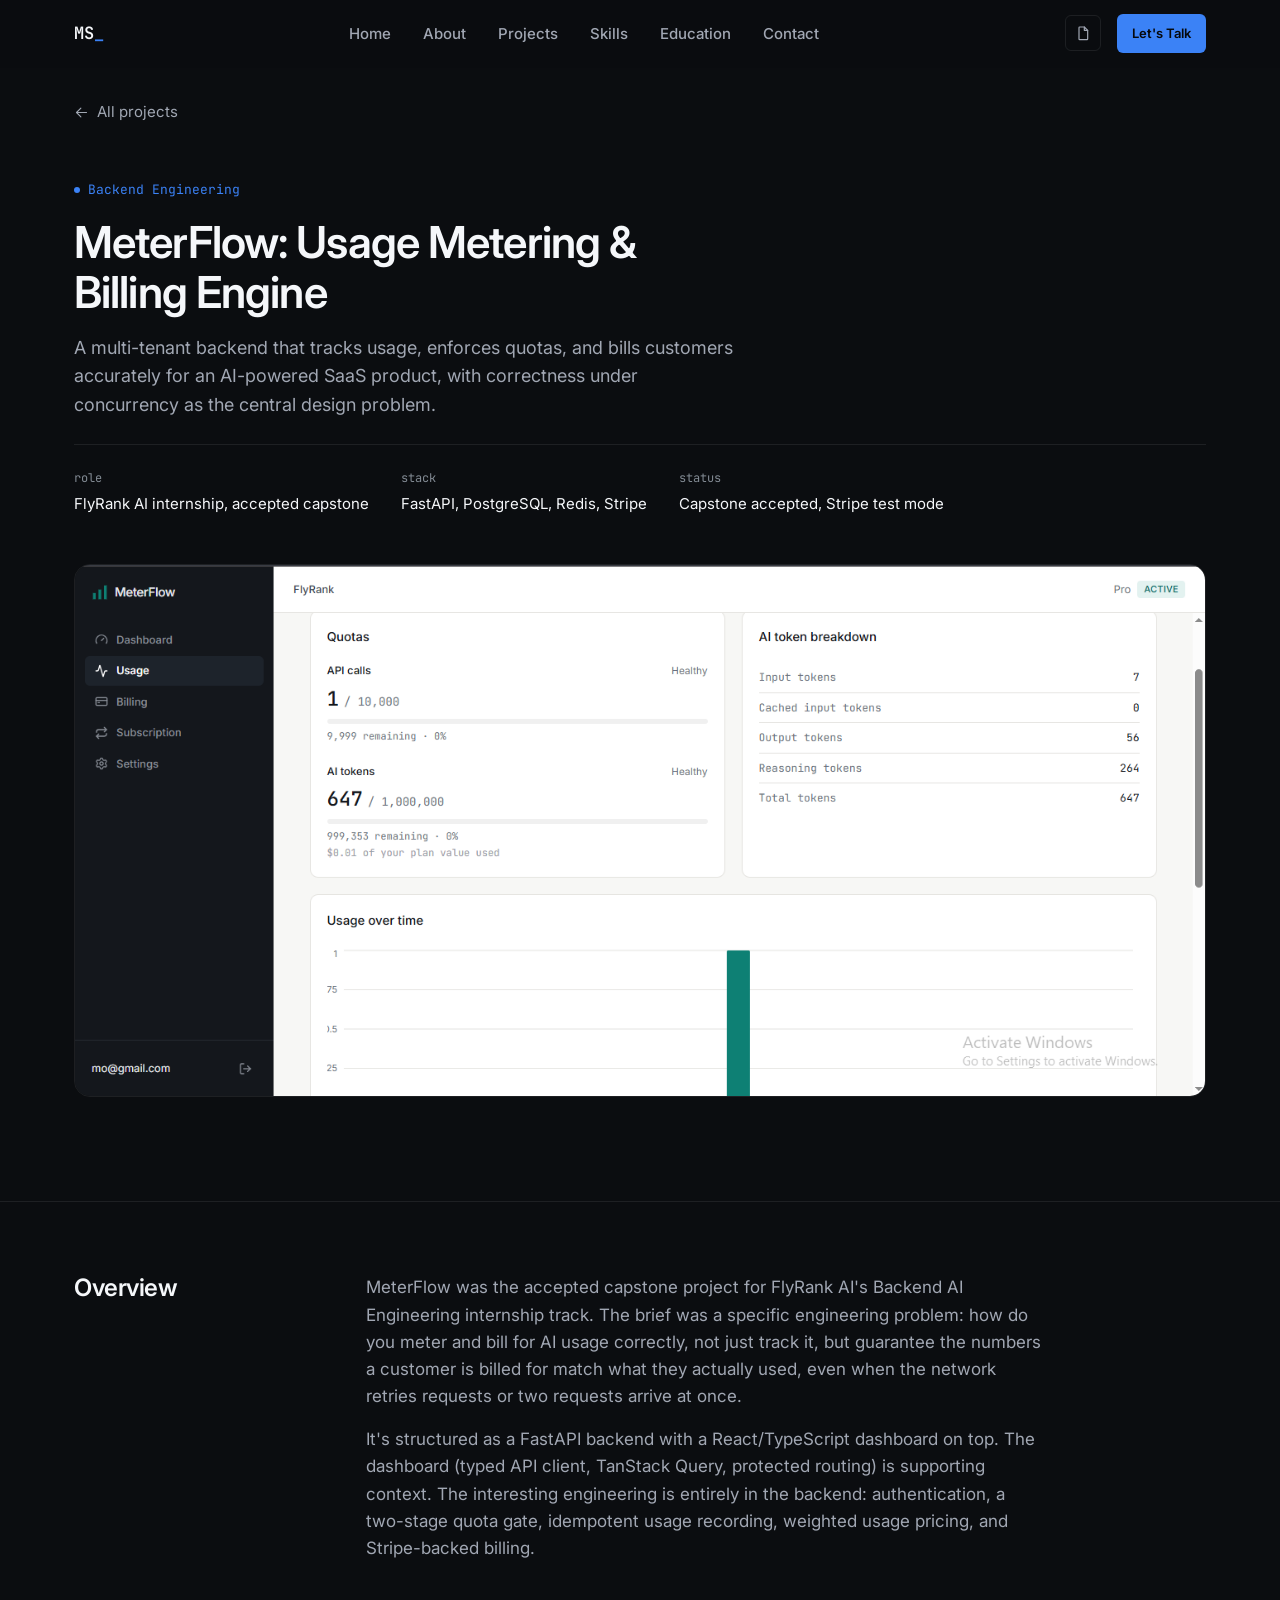
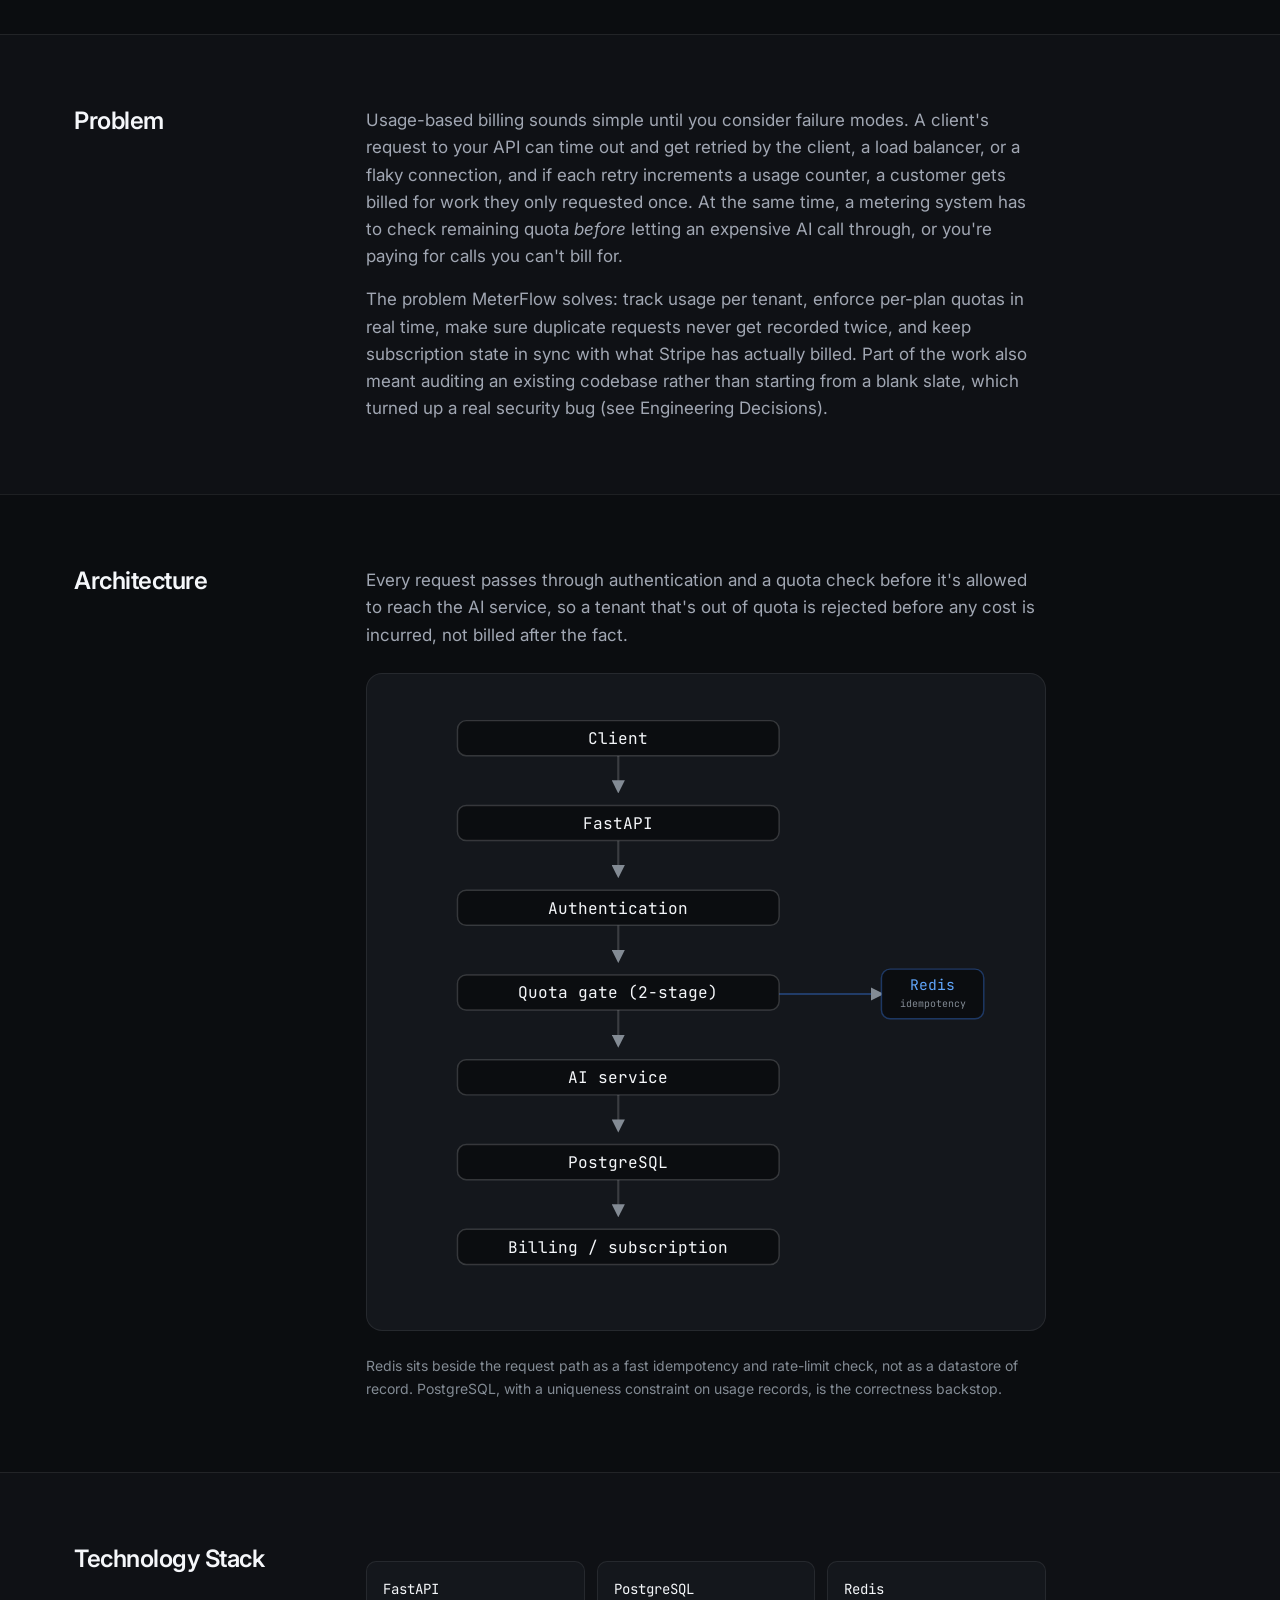
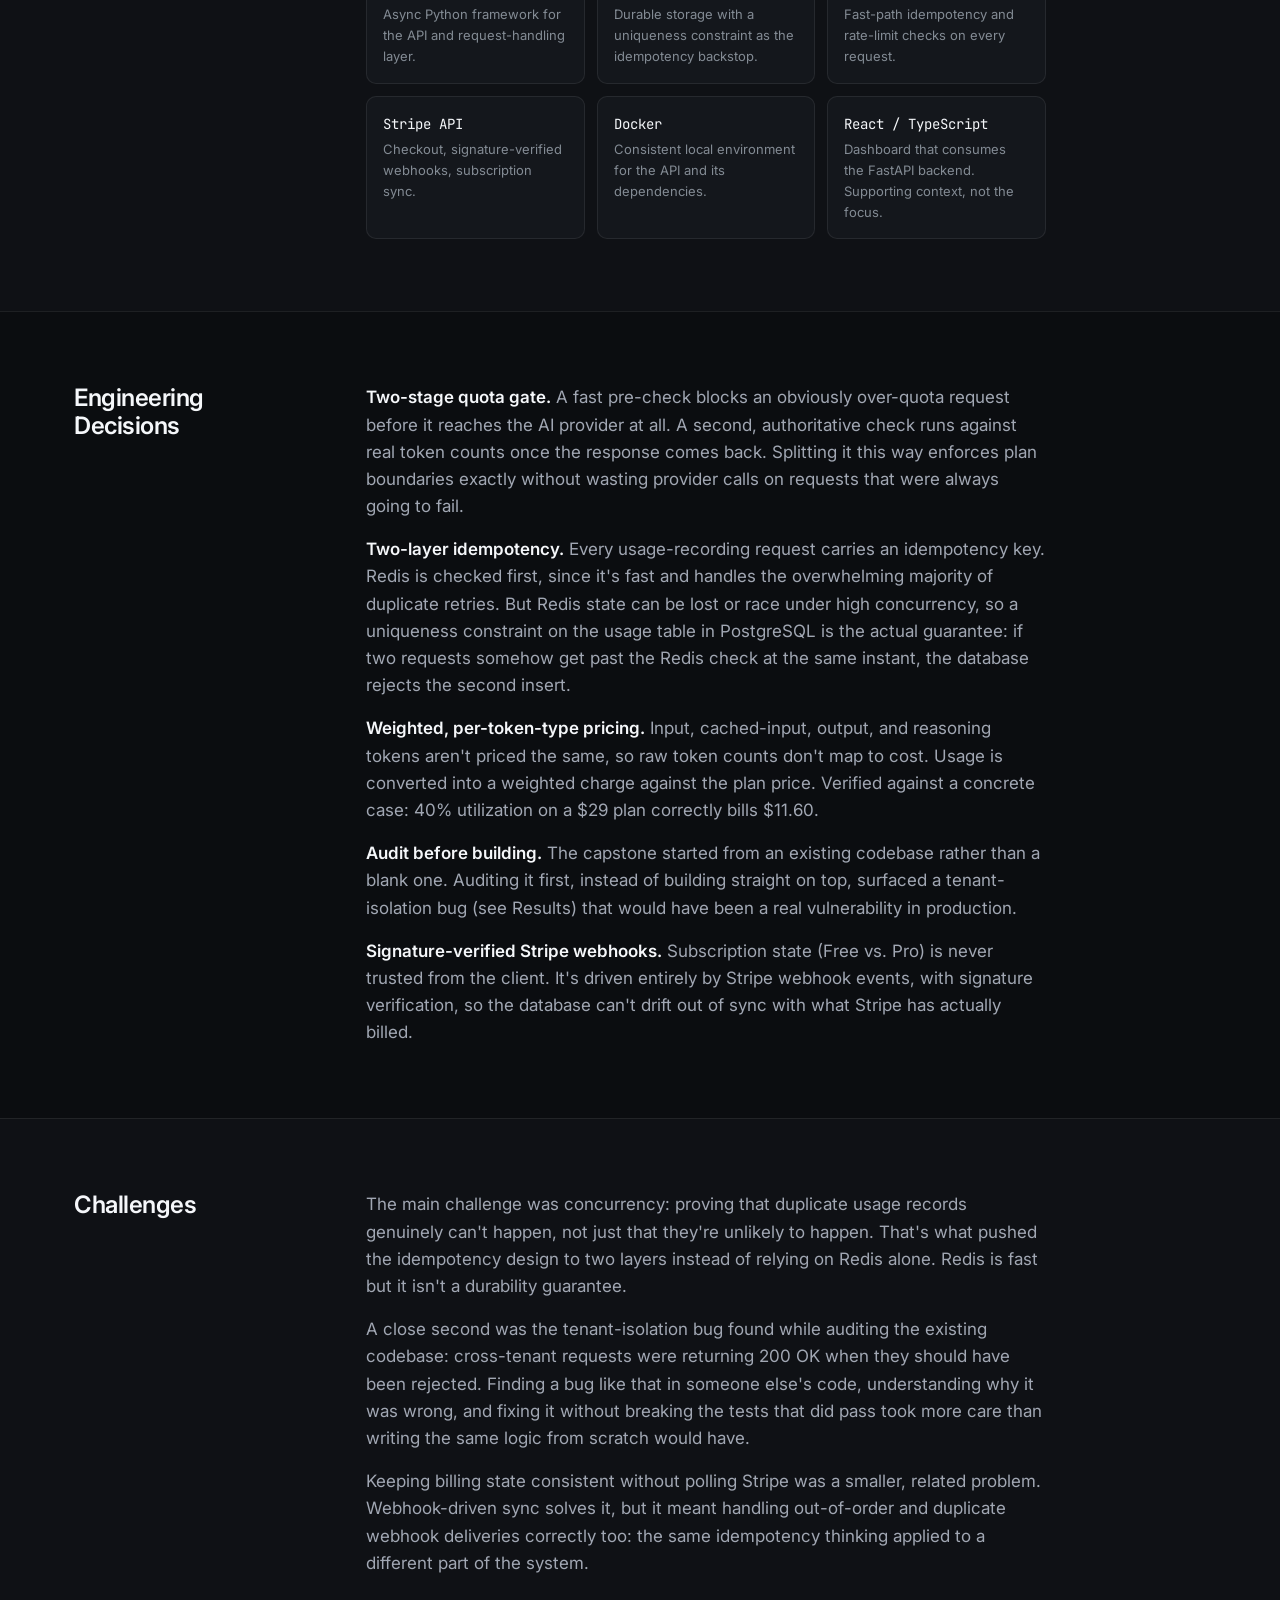
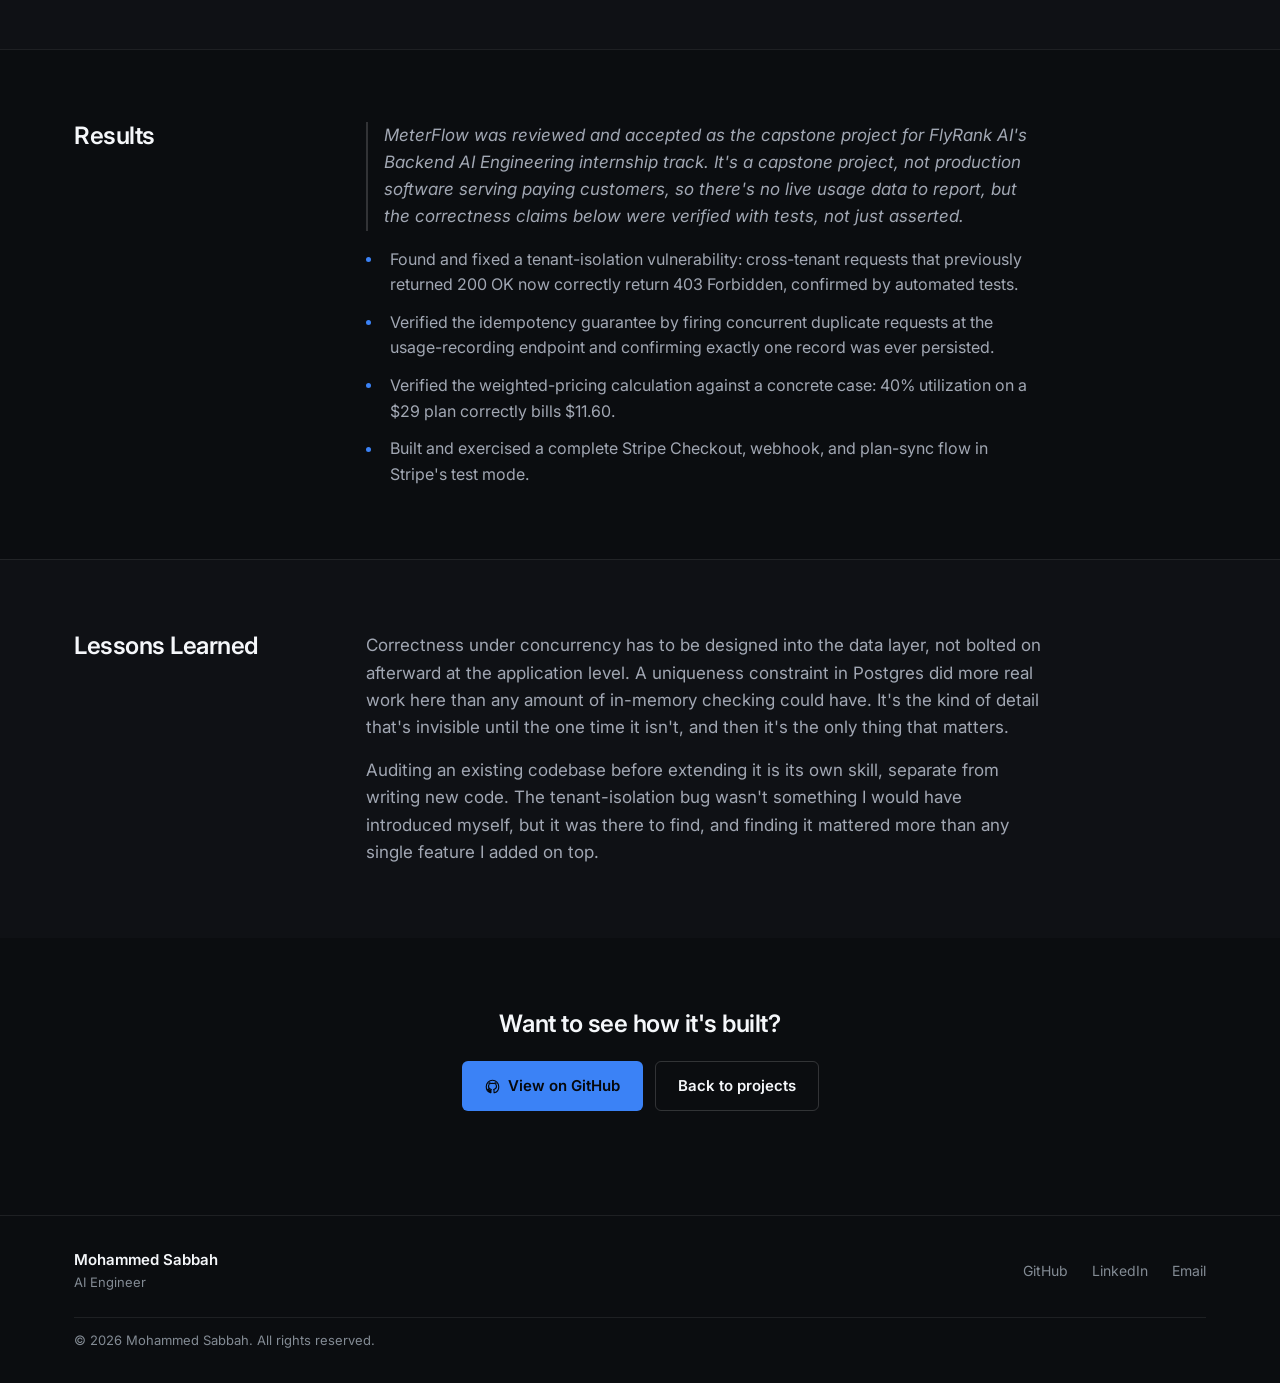
==== projects/meterflow.html @ ddb4bcbe "update portofilio" ====
<!DOCTYPE html>
<html lang="en">
<head>
<meta charset="UTF-8">
<meta name="viewport" content="width=device-width, initial-scale=1.0">
<title>MeterFlow: Usage Metering &amp; Billing Engine | Mohammed Sabbah</title>
<meta name="description" content="Case study: MeterFlow, a multi-tenant usage-metering and billing backend with quota enforcement, two-layer idempotency, and Stripe billing, built with FastAPI, PostgreSQL, and Redis.">
<link rel="canonical" href="https://molioace.github.io/projects/meterflow.html">
<link rel="icon" type="image/svg+xml" href="data:image/svg+xml,%3Csvg xmlns='http://www.w3.org/2000/svg' viewBox='0 0 32 32'%3E%3Crect width='32' height='32' rx='7' fill='%230B0D10'/%3E%3Ctext x='16' y='21' font-family='monospace' font-size='13' font-weight='700' fill='%233B82F6' text-anchor='middle'%3EMS%3C/text%3E%3C/svg%3E">
<link rel="preconnect" href="https://fonts.googleapis.com">
<link rel="preconnect" href="https://fonts.gstatic.com" crossorigin>
<link href="https://fonts.googleapis.com/css2?family=Inter:wght@400;500;600;700&family=JetBrains+Mono:wght@400;500;600&display=swap" rel="stylesheet">
<link rel="stylesheet" href="../styles.css">
</head>
<body>
<a href="#main" class="skip-link">Skip to content</a>

<svg xmlns="http://www.w3.org/2000/svg" style="display:none">
  <symbol id="i-github" viewBox="0 0 24 24"><path d="M12 2C6.48 2 2 6.58 2 12.25c0 4.53 2.87 8.37 6.84 9.73.5.1.68-.22.68-.49 0-.24-.01-.87-.01-1.71-2.78.62-3.37-1.37-3.37-1.37-.46-1.18-1.11-1.5-1.11-1.5-.91-.63.07-.62.07-.62 1 .07 1.53 1.05 1.53 1.05.89 1.56 2.34 1.11 2.91.85.09-.66.35-1.11.63-1.37-2.22-.26-4.56-1.14-4.56-5.07 0-1.12.39-2.03 1.03-2.75-.1-.26-.45-1.31.1-2.73 0 0 .84-.28 2.75 1.05a9.29 9.29 0 0 1 5 0c1.91-1.33 2.75-1.05 2.75-1.05.55 1.42.2 2.47.1 2.73.64.72 1.03 1.63 1.03 2.75 0 3.94-2.34 4.8-4.57 5.06.36.32.68.95.68 1.92 0 1.39-.01 2.51-.01 2.85 0 .27.18.6.69.49A10.26 10.26 0 0 0 22 12.25C22 6.58 17.52 2 12 2Z"/></symbol>
  <symbol id="i-arrow-left" viewBox="0 0 24 24"><path d="M20 12H4"/><path d="m11 5-7 7 7 7"/></symbol>
  <symbol id="i-arrow-right" viewBox="0 0 24 24"><path d="M4 12h16"/><path d="m13 5 7 7-7 7"/></symbol>
  <symbol id="i-menu" viewBox="0 0 24 24"><path d="M4 7h16"/><path d="M4 12h16"/><path d="M4 17h16"/></symbol>
  <symbol id="i-close" viewBox="0 0 24 24"><path d="m5 5 14 14"/><path d="m19 5-14 14"/></symbol>
  <symbol id="i-doc" viewBox="0 0 24 24"><path d="M7 3h7l5 5v13a1 1 0 0 1-1 1H7a1 1 0 0 1-1-1V4a1 1 0 0 1 1-1Z"/><path d="M14 3v5h5"/></symbol>
</svg>

<nav class="nav" id="mainNav" aria-label="Main navigation">
  <div class="container">
    <a href="../index.html" class="nav-logo">MS<span>_</span></a>
    <ul class="nav-links" id="navLinks">
      <li><a href="../index.html#home">Home</a></li>
      <li><a href="../index.html#about">About</a></li>
      <li><a href="../index.html#projects">Projects</a></li>
      <li><a href="../index.html#skills">Skills</a></li>
      <li><a href="../index.html#education">Education</a></li>
      <li><a href="../index.html#contact">Contact</a></li>
      <li class="cta-mobile"><a href="../index.html#contact" class="btn btn-primary">Let's Talk</a></li>
    </ul>
    <div class="nav-right">
      <a class="nav-resume" href="../Resume.pdf" target="_blank" rel="noopener noreferrer" aria-label="Open resume (PDF)">
        <svg class="icon" width="17" height="17"><use href="#i-doc"/></svg>
      </a>
      <a href="../index.html#contact" class="btn btn-primary btn-sm nav-cta-desktop">Let's Talk</a>
      <button class="menu-toggle" id="menuToggle" aria-label="Toggle navigation menu" aria-expanded="false" aria-controls="navLinks">
        <svg class="icon" id="menuIcon"><use href="#i-menu"/></svg>
      </button>
    </div>
  </div>
</nav>

<main id="main">
  <div class="container breadcrumb">
    <a href="../index.html#projects">
      <svg class="icon" width="15" height="15"><use href="#i-arrow-left"/></svg>
      All projects
    </a>
  </div>

  <section class="case-hero">
    <div class="container">
      <div class="eyebrow">Backend Engineering</div>
      <h1>MeterFlow: Usage Metering &amp; Billing Engine</h1>
      <p>A multi-tenant backend that tracks usage, enforces quotas, and bills customers accurately for an AI-powered SaaS product, with correctness under concurrency as the central design problem.</p>
      <div class="case-meta">
        <div><div class="k mono">role</div><div class="v">FlyRank AI internship, accepted capstone</div></div>
        <div><div class="k mono">stack</div><div class="v">FastAPI, PostgreSQL, Redis, Stripe</div></div>
        <div><div class="k mono">status</div><div class="v">Capstone accepted, Stripe test mode</div></div>
      </div>
    </div>
  </section>

  <div class="container">
    <div class="case-image">
      <img src="../assets/MeterFlow.PNG" alt="MeterFlow usage dashboard showing API call quota, AI token breakdown, and usage over time chart" loading="lazy">
    </div>
  </div>

  <section class="case-section">
    <div class="container">
      <h2>Overview</h2>
      <div class="case-body">
        <p>MeterFlow was the accepted capstone project for FlyRank AI's Backend AI Engineering internship track. The brief was a specific engineering problem: how do you meter and bill for AI usage correctly, not just track it, but guarantee the numbers a customer is billed for match what they actually used, even when the network retries requests or two requests arrive at once.</p>
        <p>It's structured as a FastAPI backend with a React/TypeScript dashboard on top. The dashboard (typed API client, TanStack Query, protected routing) is supporting context. The interesting engineering is entirely in the backend: authentication, a two-stage quota gate, idempotent usage recording, weighted usage pricing, and Stripe-backed billing.</p>
      </div>
    </div>
  </section>

  <section class="case-section section-alt">
    <div class="container">
      <h2>Problem</h2>
      <div class="case-body">
        <p>Usage-based billing sounds simple until you consider failure modes. A client's request to your API can time out and get retried by the client, a load balancer, or a flaky connection, and if each retry increments a usage counter, a customer gets billed for work they only requested once. At the same time, a metering system has to check remaining quota <em>before</em> letting an expensive AI call through, or you're paying for calls you can't bill for.</p>
        <p>The problem MeterFlow solves: track usage per tenant, enforce per-plan quotas in real time, make sure duplicate requests never get recorded twice, and keep subscription state in sync with what Stripe has actually billed. Part of the work also meant auditing an existing codebase rather than starting from a blank slate, which turned up a real security bug (see Engineering Decisions).</p>
      </div>
    </div>
  </section>

  <section class="case-section">
    <div class="container">
      <h2>Architecture</h2>
      <div class="case-body">
        <p>Every request passes through authentication and a quota check before it's allowed to reach the AI service, so a tenant that's out of quota is rejected before any cost is incurred, not billed after the fact.</p>
        <div class="diagram-frame">
          <svg viewBox="0 0 420 400" xmlns="http://www.w3.org/2000/svg" role="img" aria-label="Architecture diagram: Client to FastAPI to Authentication to Usage and quota checks, branching to Redis for idempotency and rate limits, then continuing to AI service, PostgreSQL, and Billing and subscription.">
            <defs>
              <marker id="a1" viewBox="0 0 10 10" refX="8" refY="5" markerWidth="6" markerHeight="6" orient="auto-start-reverse">
                <path d="M0 0 L10 5 L0 10 z" fill="var(--text-faint)"/>
              </marker>
            </defs>

            <line x1="150" y1="34" x2="150" y2="58" stroke="var(--border-strong)" stroke-width="1.5" marker-end="url(#a1)"/>
            <line x1="150" y1="92" x2="150" y2="116" stroke="var(--border-strong)" stroke-width="1.5" marker-end="url(#a1)"/>
            <line x1="150" y1="150" x2="150" y2="174" stroke="var(--border-strong)" stroke-width="1.5" marker-end="url(#a1)"/>
            <line x1="150" y1="208" x2="150" y2="232" stroke="var(--border-strong)" stroke-width="1.5" marker-end="url(#a1)"/>
            <line x1="150" y1="266" x2="150" y2="290" stroke="var(--border-strong)" stroke-width="1.5" marker-end="url(#a1)"/>
            <line x1="150" y1="324" x2="150" y2="348" stroke="var(--border-strong)" stroke-width="1.5" marker-end="url(#a1)"/>
            <line x1="260" y1="197" x2="330" y2="197" stroke="var(--accent-border)" stroke-width="1.5" marker-end="url(#a1)"/>

            <rect x="40" y="10" width="220" height="24" rx="6" fill="var(--bg)" stroke="var(--border-strong)"/>
            <text x="150" y="26" text-anchor="middle" fill="var(--text)" font-family="var(--font-mono)" font-size="11">Client</text>

            <rect x="40" y="68" width="220" height="24" rx="6" fill="var(--bg)" stroke="var(--border-strong)"/>
            <text x="150" y="84" text-anchor="middle" fill="var(--text)" font-family="var(--font-mono)" font-size="11">FastAPI</text>

            <rect x="40" y="126" width="220" height="24" rx="6" fill="var(--bg)" stroke="var(--border-strong)"/>
            <text x="150" y="142" text-anchor="middle" fill="var(--text)" font-family="var(--font-mono)" font-size="11">Authentication</text>

            <rect x="40" y="184" width="220" height="24" rx="6" fill="var(--bg)" stroke="var(--border-strong)"/>
            <text x="150" y="200" text-anchor="middle" fill="var(--text)" font-family="var(--font-mono)" font-size="11">Quota gate (2-stage)</text>

            <rect x="330" y="180" width="70" height="34" rx="6" fill="var(--bg)" stroke="var(--accent-border)"/>
            <text x="365" y="194" text-anchor="middle" fill="var(--accent-hover)" font-family="var(--font-mono)" font-size="10">Redis</text>
            <text x="365" y="206" text-anchor="middle" fill="var(--text-faint)" font-family="var(--font-mono)" font-size="6.8">idempotency</text>

            <rect x="40" y="242" width="220" height="24" rx="6" fill="var(--bg)" stroke="var(--border-strong)"/>
            <text x="150" y="258" text-anchor="middle" fill="var(--text)" font-family="var(--font-mono)" font-size="11">AI service</text>

            <rect x="40" y="300" width="220" height="24" rx="6" fill="var(--bg)" stroke="var(--border-strong)"/>
            <text x="150" y="316" text-anchor="middle" fill="var(--text)" font-family="var(--font-mono)" font-size="11">PostgreSQL</text>

            <rect x="40" y="358" width="220" height="24" rx="6" fill="var(--bg)" stroke="var(--border-strong)"/>
            <text x="150" y="374" text-anchor="middle" fill="var(--text)" font-family="var(--font-mono)" font-size="11">Billing / subscription</text>
          </svg>
        </div>
        <p style="font-size:0.875rem; color: var(--text-faint);">Redis sits beside the request path as a fast idempotency and rate-limit check, not as a datastore of record. PostgreSQL, with a uniqueness constraint on usage records, is the correctness backstop.</p>
      </div>
    </div>
  </section>

  <section class="case-section section-alt">
    <div class="container">
      <h2>Technology Stack</h2>
      <div class="case-body">
        <div class="stack-grid">
          <div class="stack-item"><div class="name">FastAPI</div><div class="why">Async Python framework for the API and request-handling layer.</div></div>
          <div class="stack-item"><div class="name">PostgreSQL</div><div class="why">Durable storage with a uniqueness constraint as the idempotency backstop.</div></div>
          <div class="stack-item"><div class="name">Redis</div><div class="why">Fast-path idempotency and rate-limit checks on every request.</div></div>
          <div class="stack-item"><div class="name">Stripe API</div><div class="why">Checkout, signature-verified webhooks, subscription sync.</div></div>
          <div class="stack-item"><div class="name">Docker</div><div class="why">Consistent local environment for the API and its dependencies.</div></div>
          <div class="stack-item"><div class="name">React / TypeScript</div><div class="why">Dashboard that consumes the FastAPI backend. Supporting context, not the focus.</div></div>
        </div>
      </div>
    </div>
  </section>

  <section class="case-section">
    <div class="container">
      <h2>Engineering Decisions</h2>
      <div class="case-body">
        <p><strong>Two-stage quota gate.</strong> A fast pre-check blocks an obviously over-quota request before it reaches the AI provider at all. A second, authoritative check runs against real token counts once the response comes back. Splitting it this way enforces plan boundaries exactly without wasting provider calls on requests that were always going to fail.</p>
        <p><strong>Two-layer idempotency.</strong> Every usage-recording request carries an idempotency key. Redis is checked first, since it's fast and handles the overwhelming majority of duplicate retries. But Redis state can be lost or race under high concurrency, so a uniqueness constraint on the usage table in PostgreSQL is the actual guarantee: if two requests somehow get past the Redis check at the same instant, the database rejects the second insert.</p>
        <p><strong>Weighted, per-token-type pricing.</strong> Input, cached-input, output, and reasoning tokens aren't priced the same, so raw token counts don't map to cost. Usage is converted into a weighted charge against the plan price. Verified against a concrete case: 40% utilization on a $29 plan correctly bills $11.60.</p>
        <p><strong>Audit before building.</strong> The capstone started from an existing codebase rather than a blank one. Auditing it first, instead of building straight on top, surfaced a tenant-isolation bug (see Results) that would have been a real vulnerability in production.</p>
        <p><strong>Signature-verified Stripe webhooks.</strong> Subscription state (Free vs. Pro) is never trusted from the client. It's driven entirely by Stripe webhook events, with signature verification, so the database can't drift out of sync with what Stripe has actually billed.</p>
      </div>
    </div>
  </section>

  <section class="case-section section-alt">
    <div class="container">
      <h2>Challenges</h2>
      <div class="case-body">
        <p>The main challenge was concurrency: proving that duplicate usage records genuinely can't happen, not just that they're unlikely to happen. That's what pushed the idempotency design to two layers instead of relying on Redis alone. Redis is fast but it isn't a durability guarantee.</p>
        <p>A close second was the tenant-isolation bug found while auditing the existing codebase: cross-tenant requests were returning 200 OK when they should have been rejected. Finding a bug like that in someone else's code, understanding why it was wrong, and fixing it without breaking the tests that did pass took more care than writing the same logic from scratch would have.</p>
        <p>Keeping billing state consistent without polling Stripe was a smaller, related problem. Webhook-driven sync solves it, but it meant handling out-of-order and duplicate webhook deliveries correctly too: the same idempotency thinking applied to a different part of the system.</p>
      </div>
    </div>
  </section>

  <section class="case-section">
    <div class="container">
      <h2>Results</h2>
      <div class="case-body">
        <p class="honest-note">MeterFlow was reviewed and accepted as the capstone project for FlyRank AI's Backend AI Engineering internship track. It's a capstone project, not production software serving paying customers, so there's no live usage data to report, but the correctness claims below were verified with tests, not just asserted.</p>
        <ul>
          <li>Found and fixed a tenant-isolation vulnerability: cross-tenant requests that previously returned 200 OK now correctly return 403 Forbidden, confirmed by automated tests.</li>
          <li>Verified the idempotency guarantee by firing concurrent duplicate requests at the usage-recording endpoint and confirming exactly one record was ever persisted.</li>
          <li>Verified the weighted-pricing calculation against a concrete case: 40% utilization on a $29 plan correctly bills $11.60.</li>
          <li>Built and exercised a complete Stripe Checkout, webhook, and plan-sync flow in Stripe's test mode.</li>
        </ul>
      </div>
    </div>
  </section>

  <section class="case-section section-alt">
    <div class="container">
      <h2>Lessons Learned</h2>
      <div class="case-body">
        <p>Correctness under concurrency has to be designed into the data layer, not bolted on afterward at the application level. A uniqueness constraint in Postgres did more real work here than any amount of in-memory checking could have. It's the kind of detail that's invisible until the one time it isn't, and then it's the only thing that matters.</p>
        <p>Auditing an existing codebase before extending it is its own skill, separate from writing new code. The tenant-isolation bug wasn't something I would have introduced myself, but it was there to find, and finding it mattered more than any single feature I added on top.</p>
      </div>
    </div>
  </section>

  <section class="case-cta">
    <div class="container">
      <h2 style="font-size: 1.5rem; margin-bottom: 0;">Want to see how it's built?</h2>
      <div class="btn-row">
        <!-- TODO: replace with the real MeterFlow repo URL -->
        <a href="https://github.com/molioace" class="btn btn-primary" target="_blank" rel="noopener noreferrer">
          <svg class="icon" width="16" height="16"><use href="#i-github"/></svg>
          View on GitHub
        </a>
        <a href="../index.html#projects" class="btn btn-outline">Back to projects</a>
      </div>
    </div>
  </section>
</main>

<footer>
  <div class="container">
    <div class="footer-id">
      <div class="name">Mohammed Sabbah</div>
      <div class="role">AI Engineer</div>
    </div>
    <div class="footer-links">
      <a href="https://github.com/molioace" target="_blank" rel="noopener noreferrer">GitHub</a>
      <a href="https://www.linkedin.com/in/mohammed-sabbah-a7688a323/" target="_blank" rel="noopener noreferrer">LinkedIn</a>
      <a href="mailto:mohamedsabbahedu@gmail.com">Email</a>
    </div>
    <div class="footer-copy">&copy; <span id="currentYear"></span> Mohammed Sabbah. All rights reserved.</div>
  </div>
</footer>

<script src="../script.js"></script>
</body>
</html>
---- styles.css ----
/* ==========================================================================
   Mohammed Sabbah — AI Engineer Portfolio
   Design system: dark-first, minimal, engineering-led.
   ========================================================================== */

:root {
  /* ---- Color: surfaces ---- */
  --bg: #0b0d10;
  --bg-alt: #0f1115;
  --surface: #14171c;
  --surface-hover: #191d24;
  --border: rgba(255, 255, 255, 0.08);
  --border-strong: rgba(255, 255, 255, 0.16);

  /* ---- Color: text ---- */
  --text: #f5f7fa;
  --text-muted: #a1a7b3;
  --text-faint: #838b94;

  /* ---- Color: accent ---- */
  --accent: #3b82f6;
  --accent-hover: #60a5fa;
  --accent-soft: rgba(59, 130, 246, 0.12);
  --accent-border: rgba(59, 130, 246, 0.35);

  /* ---- Type ---- */
  --font-sans: 'Inter', -apple-system, BlinkMacSystemFont, 'Segoe UI', sans-serif;
  --font-mono: 'JetBrains Mono', ui-monospace, 'SFMono-Regular', Menlo, Consolas, monospace;

  /* ---- Spacing scale ---- */
  --sp-1: 0.25rem;
  --sp-2: 0.5rem;
  --sp-3: 0.75rem;
  --sp-4: 1rem;
  --sp-5: 1.5rem;
  --sp-6: 2rem;
  --sp-7: 3rem;
  --sp-8: 4.5rem;
  --sp-9: 6.5rem;

  /* ---- Radius ---- */
  --radius-sm: 6px;
  --radius-md: 10px;
  --radius-lg: 16px;

  /* ---- Layout ---- */
  --max-width: 1180px;
  --nav-height: 68px;

  /* ---- Motion ---- */
  --ease: cubic-bezier(0.16, 1, 0.3, 1);
  --t-fast: 150ms var(--ease);
  --t-base: 240ms var(--ease);
}

/* ==========================================================================
   Reset & base
   ========================================================================== */

* {
  margin: 0;
  padding: 0;
  box-sizing: border-box;
}

html {
  scroll-behavior: smooth;
  font-size: 16px;
}

body {
  font-family: var(--font-sans);
  background: var(--bg);
  color: var(--text);
  line-height: 1.6;
  -webkit-font-smoothing: antialiased;
  -moz-osx-font-smoothing: grayscale;
  overflow-x: hidden;
}

img {
  max-width: 100%;
  display: block;
}

a {
  color: inherit;
}

ul {
  list-style: none;
}

button {
  font: inherit;
  cursor: pointer;
}

::selection {
  background: var(--accent-soft);
  color: var(--text);
}

.container {
  max-width: var(--max-width);
  margin: 0 auto;
  padding: 0 var(--sp-5);
}

.visually-hidden {
  position: absolute;
  width: 1px;
  height: 1px;
  padding: 0;
  margin: -1px;
  overflow: hidden;
  clip: rect(0, 0, 0, 0);
  white-space: nowrap;
  border: 0;
}

.skip-link {
  position: absolute;
  top: -48px;
  left: var(--sp-4);
  background: var(--accent);
  color: #0b0d10;
  padding: var(--sp-2) var(--sp-4);
  border-radius: var(--radius-sm);
  font-weight: 600;
  font-size: 0.875rem;
  z-index: 2000;
  transition: top var(--t-fast);
}

.skip-link:focus {
  top: var(--sp-3);
}

:focus-visible {
  outline: 2px solid var(--accent);
  outline-offset: 3px;
  border-radius: 4px;
}

/* ==========================================================================
   Typography
   ========================================================================== */

h1, h2, h3, h4 {
  font-weight: 600;
  letter-spacing: -0.02em;
  line-height: 1.15;
}

.eyebrow {
  display: inline-flex;
  align-items: center;
  gap: var(--sp-2);
  font-family: var(--font-mono);
  font-size: 0.8125rem;
  color: var(--accent);
  margin-bottom: var(--sp-4);
}

.eyebrow::before {
  content: '';
  width: 6px;
  height: 6px;
  border-radius: 50%;
  background: var(--accent);
  flex-shrink: 0;
}

.section-head {
  max-width: 640px;
  margin-bottom: var(--sp-7);
}

.section-head h2 {
  font-size: clamp(1.75rem, 2.6vw, 2.25rem);
  margin-bottom: var(--sp-3);
}

.section-head p {
  color: var(--text-muted);
  font-size: 1.0625rem;
}

.mono {
  font-family: var(--font-mono);
}

/* ==========================================================================
   Buttons & links
   ========================================================================== */

.btn {
  display: inline-flex;
  align-items: center;
  gap: var(--sp-2);
  padding: 0.75rem 1.375rem;
  border-radius: var(--radius-sm);
  font-size: 0.9375rem;
  font-weight: 600;
  text-decoration: none;
  border: 1px solid transparent;
  transition: background var(--t-fast), border-color var(--t-fast), transform var(--t-fast), color var(--t-fast);
  white-space: nowrap;
}

.btn-primary {
  background: var(--accent);
  color: #06080b;
}

.btn-primary:hover {
  background: var(--accent-hover);
  transform: translateY(-1px);
}

.btn-outline {
  background: transparent;
  color: var(--text);
  border-color: var(--border-strong);
}

.btn-outline:hover {
  border-color: var(--accent);
  color: var(--accent-hover);
}

.btn-sm {
  padding: 0.5rem 0.875rem;
  font-size: 0.8125rem;
}

.text-link {
  display: inline-flex;
  align-items: center;
  gap: 0.4em;
  color: var(--text-muted);
  text-decoration: none;
  font-size: 0.9375rem;
  border-bottom: 1px solid transparent;
  transition: color var(--t-fast), border-color var(--t-fast);
}

.text-link:hover {
  color: var(--text);
  border-color: var(--border-strong);
}

.icon {
  width: 1em;
  height: 1em;
  fill: none;
  stroke: currentColor;
  stroke-width: 1.8;
  stroke-linecap: round;
  stroke-linejoin: round;
  flex-shrink: 0;
}

/* ==========================================================================
   Navigation
   ========================================================================== */

.nav {
  position: fixed;
  top: 0;
  left: 0;
  right: 0;
  height: var(--nav-height);
  display: flex;
  align-items: center;
  z-index: 1000;
  background: rgba(11, 13, 16, 0.7);
  backdrop-filter: blur(14px);
  -webkit-backdrop-filter: blur(14px);
  border-bottom: 1px solid transparent;
  transition: border-color var(--t-base), background var(--t-base);
}

.nav.is-scrolled {
  background: rgba(11, 13, 16, 0.92);
  border-bottom-color: var(--border);
}

.nav .container {
  display: flex;
  align-items: center;
  justify-content: space-between;
  width: 100%;
}

.nav-logo {
  font-family: var(--font-mono);
  font-weight: 600;
  font-size: 1.0625rem;
  text-decoration: none;
  color: var(--text);
  letter-spacing: -0.01em;
}

.nav-logo span {
  color: var(--accent);
}

.nav-links {
  display: flex;
  align-items: center;
  gap: var(--sp-6);
}

.nav-links a {
  text-decoration: none;
  color: var(--text-muted);
  font-size: 0.9375rem;
  font-weight: 500;
  transition: color var(--t-fast);
  position: relative;
  padding: 0.25rem 0;
}

.nav-links a:hover,
.nav-links a.active {
  color: var(--text);
}

.nav-links a.active::after {
  content: '';
  position: absolute;
  left: 0;
  right: 0;
  bottom: -4px;
  height: 2px;
  background: var(--accent);
  border-radius: 2px;
}

.nav-links .cta-mobile {
  display: none;
}

.nav-links a.btn.btn-primary,
.nav-links a.btn.btn-primary:hover {
  color: #06080b;
  justify-content: center;
}

.nav-right {
  display: flex;
  align-items: center;
  gap: var(--sp-4);
}

.nav-resume {
  display: inline-flex;
  align-items: center;
  justify-content: center;
  width: 36px;
  height: 36px;
  border-radius: var(--radius-sm);
  color: var(--text-muted);
  border: 1px solid var(--border);
  text-decoration: none;
  transition: color var(--t-fast), border-color var(--t-fast);
}

.nav-resume:hover {
  color: var(--accent-hover);
  border-color: var(--accent-border);
}

.menu-toggle {
  display: none;
  background: none;
  border: none;
  color: var(--text);
  width: 40px;
  height: 40px;
  align-items: center;
  justify-content: center;
}

.menu-toggle .icon {
  width: 22px;
  height: 22px;
}

/* ==========================================================================
   Hero
   ========================================================================== */

.hero {
  padding-top: calc(var(--nav-height) + var(--sp-8));
  padding-bottom: var(--sp-8);
  position: relative;
}

.hero::before {
  content: '';
  position: absolute;
  inset: 0;
  background-image:
    linear-gradient(var(--border) 1px, transparent 1px),
    linear-gradient(90deg, var(--border) 1px, transparent 1px);
  background-size: 64px 64px;
  -webkit-mask-image: linear-gradient(to bottom, rgba(0, 0, 0, 0.5), transparent 75%);
  mask-image: linear-gradient(to bottom, rgba(0, 0, 0, 0.5), transparent 75%);
  pointer-events: none;
  opacity: 0.6;
}

.hero .container {
  display: grid;
  grid-template-columns: 1.15fr 0.85fr;
  gap: var(--sp-7);
  align-items: center;
  position: relative;
}

.hero-copy {
  max-width: 620px;
}

.hero-identity {
  display: flex;
  align-items: center;
  gap: var(--sp-4);
  margin-bottom: var(--sp-5);
}

.hero-avatar {
  width: 64px;
  height: 64px;
  border-radius: 50%;
  object-fit: cover;
  border: 1px solid var(--border-strong);
  flex-shrink: 0;
}

.hero-name {
  font-family: var(--font-mono);
  color: var(--text-faint);
  font-size: 0.9375rem;
  margin-bottom: var(--sp-1);
}

.hero h1 {
  font-size: clamp(2.5rem, 4.4vw, 3.5rem);
  margin-bottom: var(--sp-5);
  max-width: 15ch;
}

.hero-lede {
  font-size: 1.125rem;
  color: var(--text-muted);
  max-width: 46ch;
  margin-bottom: var(--sp-6);
}

.hero-lede strong {
  color: var(--text);
  font-weight: 600;
}

.hero-actions {
  display: flex;
  align-items: center;
  flex-wrap: wrap;
  gap: var(--sp-5);
}

.hero-actions .btn-row {
  display: flex;
  gap: var(--sp-3);
  flex-wrap: wrap;
}

.hero-links {
  display: flex;
  gap: var(--sp-4);
}

.hero-links a {
  padding-left: var(--sp-4);
  border-left: 1px solid var(--border);
}

.hero-links a:first-child {
  padding-left: 0;
  border-left: none;
}

/* Hero code card */
.hero-code {
  position: relative;
}

.code-card {
  background: var(--surface);
  border: 1px solid var(--border);
  border-radius: var(--radius-lg);
  overflow: hidden;
}

.code-card-head {
  display: flex;
  align-items: center;
  gap: 6px;
  padding: var(--sp-3) var(--sp-4);
  border-bottom: 1px solid var(--border);
  background: var(--bg-alt);
}

.code-dot {
  width: 7px;
  height: 7px;
  border-radius: 50%;
  background: var(--border-strong);
}

.code-filename {
  margin-left: var(--sp-2);
  font-size: 0.75rem;
  color: var(--text-faint);
}

.code-body {
  padding: var(--sp-5);
  font-size: 0.8125rem;
  line-height: 1.7;
  color: var(--text-muted);
  overflow-x: auto;
  white-space: pre;
}

.code-body .c-kw {
  color: var(--accent-hover);
}

.code-body .c-fn {
  color: var(--text);
}

.code-body .c-com {
  color: var(--text-faint);
}

/* ==========================================================================
   Credibility bar
   ========================================================================== */

.credibility {
  border-top: 1px solid var(--border);
  border-bottom: 1px solid var(--border);
  background: var(--bg-alt);
}

.credibility .container {
  display: flex;
  flex-wrap: wrap;
  align-items: center;
  justify-content: center;
  gap: var(--sp-3) 0;
  padding: var(--sp-5) var(--sp-5);
}

.credibility span {
  font-size: 0.875rem;
  color: var(--text-muted);
  padding: 0 var(--sp-5);
  border-left: 1px solid var(--border);
  white-space: nowrap;
}

.credibility span:first-child {
  border-left: none;
}

/* ==========================================================================
   Sections (generic)
   ========================================================================== */

section {
  padding: var(--sp-9) 0;
}

.section-alt {
  background: var(--bg-alt);
}

/* ==========================================================================
   Featured project
   ========================================================================== */

.featured {
  padding-top: var(--sp-9);
}

.featured-card {
  background: var(--surface);
  border: 1px solid var(--border);
  border-radius: var(--radius-lg);
  overflow: hidden;
  display: grid;
  grid-template-columns: 1fr 1fr;
}

.featured-copy {
  padding: var(--sp-7);
  display: flex;
  flex-direction: column;
}

.featured-copy > p {
  color: var(--text-muted);
  margin-bottom: var(--sp-5);
  font-size: 1.0625rem;
}

.featured-media {
  position: relative;
  background: var(--bg-alt);
  border-left: 1px solid var(--border);
  display: flex;
  flex-direction: column;
}

.featured-media img {
  width: 100%;
  height: 220px;
  object-fit: cover;
  object-position: top;
  border-bottom: 1px solid var(--border);
}

.featured-media .diagram-wrap {
  padding: var(--sp-5);
  flex: 1;
}

.decision-list {
  display: flex;
  flex-direction: column;
  gap: var(--sp-4);
  margin-bottom: var(--sp-6);
}

.decision {
  border-left: 2px solid var(--accent-border);
  padding-left: var(--sp-4);
}

.decision .q {
  font-family: var(--font-mono);
  font-size: 0.8125rem;
  color: var(--accent-hover);
  margin-bottom: var(--sp-1);
}

.decision .a {
  color: var(--text-muted);
  font-size: 0.9375rem;
}

.tag-row {
  display: flex;
  flex-wrap: wrap;
  gap: var(--sp-2);
  margin-bottom: var(--sp-6);
}

.tag {
  font-family: var(--font-mono);
  font-size: 0.75rem;
  color: var(--text-muted);
  background: var(--bg-alt);
  border: 1px solid var(--border);
  padding: 0.3rem 0.625rem;
  border-radius: var(--radius-sm);
}

.featured-card .tag {
  background: var(--bg);
}

.link-row {
  display: flex;
  gap: var(--sp-3);
  margin-top: auto;
  flex-wrap: wrap;
}

/* ==========================================================================
   Project grid
   ========================================================================== */

.projects-intro {
  margin-top: var(--sp-8);
  margin-bottom: var(--sp-6);
}

.projects-intro h3 {
  font-size: 1.125rem;
  color: var(--text-muted);
  font-weight: 500;
  font-family: var(--font-mono);
}

.project-grid {
  display: grid;
  grid-template-columns: repeat(2, 1fr);
  gap: var(--sp-5);
}

.project-card {
  background: var(--surface);
  border: 1px solid var(--border);
  border-radius: var(--radius-lg);
  overflow: hidden;
  display: flex;
  flex-direction: column;
  transition: border-color var(--t-base), transform var(--t-base);
}

.project-card:hover {
  border-color: var(--border-strong);
  transform: translateY(-2px);
}

.project-thumb {
  aspect-ratio: 16 / 10;
  overflow: hidden;
  border-bottom: 1px solid var(--border);
  background: var(--bg-alt);
}

.project-thumb img {
  width: 100%;
  height: 100%;
  object-fit: cover;
  object-position: top;
  transition: transform 400ms var(--ease);
}

.project-card:hover .project-thumb img {
  transform: scale(1.03);
}

.project-thumb.contain img {
  object-fit: contain;
  padding: var(--sp-5) var(--sp-7);
}

.project-body {
  padding: var(--sp-5);
  display: flex;
  flex-direction: column;
  flex: 1;
}

.project-body h4 {
  font-size: 1.1875rem;
  margin-bottom: var(--sp-2);
}

.project-body h4 a:hover {
  text-decoration: underline;
  text-underline-offset: 3px;
}

.project-body .role {
  font-family: var(--font-mono);
  font-size: 0.75rem;
  color: var(--accent-hover);
  margin-bottom: var(--sp-3);
}

.project-body p {
  color: var(--text-muted);
  font-size: 0.9375rem;
  margin-bottom: var(--sp-4);
}

.project-body .tag-row {
  margin-bottom: var(--sp-5);
}

.project-body .link-row {
  padding-top: var(--sp-4);
  border-top: 1px solid var(--border);
}

/* ==========================================================================
   About
   ========================================================================== */

.about .container {
  display: grid;
  grid-template-columns: 0.8fr 1.2fr;
  gap: var(--sp-8);
  align-items: start;
}

.about-photo {
  width: 100%;
  aspect-ratio: 1;
  object-fit: cover;
  border-radius: var(--radius-lg);
  border: 1px solid var(--border);
}

.about-copy p {
  color: var(--text-muted);
  font-size: 1.0625rem;
  margin-bottom: var(--sp-4);
  max-width: 62ch;
}

.about-copy p:last-child {
  margin-bottom: 0;
}

.about-copy strong {
  color: var(--text);
  font-weight: 600;
}

.looking-for {
  margin-top: var(--sp-6);
  padding: var(--sp-5);
  border: 1px solid var(--border);
  border-radius: var(--radius-md);
  background: var(--surface);
}

.looking-for .label {
  font-family: var(--font-mono);
  font-size: 0.75rem;
  color: var(--accent-hover);
  margin-bottom: var(--sp-2);
}

.looking-for p {
  color: var(--text-muted);
  font-size: 0.9375rem;
  margin: 0;
}

/* ==========================================================================
   Skills
   ========================================================================== */

.skills-grid {
  display: grid;
  grid-template-columns: repeat(4, 1fr);
  gap: var(--sp-5);
}

.skill-card {
  background: var(--surface);
  border: 1px solid var(--border);
  border-radius: var(--radius-lg);
  padding: var(--sp-5);
}

.skill-card h4 {
  font-size: 1rem;
  margin-bottom: var(--sp-4);
  padding-bottom: var(--sp-3);
  border-bottom: 1px solid var(--border);
}

.skill-card ul {
  display: flex;
  flex-direction: column;
  gap: var(--sp-2);
}

.skill-card li {
  color: var(--text-muted);
  font-size: 0.875rem;
}

/* ==========================================================================
   Education / Experience / Certifications
   ========================================================================== */

.split-grid {
  display: grid;
  grid-template-columns: 1fr 1fr;
  gap: var(--sp-8);
}

.entry-list {
  display: flex;
  flex-direction: column;
  gap: var(--sp-5);
}

.entry {
  padding: var(--sp-5);
  border: 1px solid var(--border);
  border-radius: var(--radius-md);
  background: var(--surface);
}

.entry-top {
  display: flex;
  justify-content: space-between;
  align-items: baseline;
  gap: var(--sp-3);
  flex-wrap: wrap;
  margin-bottom: var(--sp-1);
}

.entry h4 {
  font-size: 1.0625rem;
}

.entry .date {
  font-family: var(--font-mono);
  font-size: 0.75rem;
  color: var(--text-faint);
  white-space: nowrap;
}

.entry .org {
  color: var(--accent-hover);
  font-size: 0.9375rem;
  margin-bottom: var(--sp-3);
}

.entry .kind {
  display: inline-block;
  font-family: var(--font-mono);
  font-size: 0.6875rem;
  color: var(--text-faint);
  border: 1px solid var(--border);
  border-radius: var(--radius-sm);
  padding: 0.15rem 0.5rem;
  margin-bottom: var(--sp-3);
}

.entry ul {
  display: flex;
  flex-direction: column;
  gap: var(--sp-2);
}

.entry ul li {
  color: var(--text-muted);
  font-size: 0.9375rem;
  padding-left: var(--sp-4);
  position: relative;
}

.entry ul li::before {
  content: '';
  position: absolute;
  left: 0;
  top: 0.6em;
  width: 4px;
  height: 4px;
  border-radius: 50%;
  background: var(--text-faint);
}

.cert-list {
  display: flex;
  flex-direction: column;
  gap: var(--sp-3);
}

.cert-item {
  display: flex;
  justify-content: space-between;
  align-items: center;
  gap: var(--sp-3);
  padding: var(--sp-4);
  border: 1px solid var(--border);
  border-radius: var(--radius-md);
  background: var(--surface);
}

.cert-item .name {
  font-size: 0.9375rem;
  color: var(--text);
  margin-bottom: 0.2rem;
}

.cert-item .provider {
  font-size: 0.8125rem;
  color: var(--text-faint);
}

/* ==========================================================================
   Contact
   ========================================================================== */

.contact {
  text-align: left;
}

.contact-inner {
  max-width: 640px;
}

.contact h2 {
  font-size: clamp(1.875rem, 3vw, 2.5rem);
  margin-bottom: var(--sp-4);
}

.contact-inner > p {
  color: var(--text-muted);
  font-size: 1.0625rem;
  margin-bottom: var(--sp-6);
}

.contact-actions {
  display: flex;
  gap: var(--sp-3);
  flex-wrap: wrap;
  margin-bottom: var(--sp-6);
}

.contact-meta {
  display: flex;
  gap: var(--sp-5);
  flex-wrap: wrap;
  color: var(--text-faint);
  font-size: 0.875rem;
}

.contact-meta span {
  display: inline-flex;
  align-items: center;
  gap: 0.5em;
}

/* ==========================================================================
   Footer
   ========================================================================== */

footer {
  border-top: 1px solid var(--border);
  padding: var(--sp-6) 0;
}

footer .container {
  display: flex;
  justify-content: space-between;
  align-items: center;
  flex-wrap: wrap;
  gap: var(--sp-3);
}

.footer-id .name {
  font-weight: 600;
  font-size: 0.9375rem;
}

.footer-id .role {
  color: var(--text-faint);
  font-size: 0.8125rem;
}

.footer-links {
  display: flex;
  gap: var(--sp-5);
}

.footer-links a {
  color: var(--text-faint);
  text-decoration: none;
  font-size: 0.875rem;
  transition: color var(--t-fast);
}

.footer-links a:hover {
  color: var(--text);
}

.footer-copy {
  color: var(--text-faint);
  font-size: 0.8125rem;
  width: 100%;
  margin-top: var(--sp-3);
  padding-top: var(--sp-3);
  border-top: 1px solid var(--border);
}

/* ==========================================================================
   Reveal animation (single, restrained)
   ========================================================================== */

.reveal {
  opacity: 0;
  transform: translateY(14px);
  transition: opacity 600ms var(--ease), transform 600ms var(--ease);
}

.reveal.is-visible {
  opacity: 1;
  transform: none;
}

@media (prefers-reduced-motion: reduce) {
  html {
    scroll-behavior: auto;
  }
  .reveal {
    opacity: 1;
    transform: none;
    transition: none;
  }
  .project-card,
  .btn-primary,
  .project-thumb img {
    transition: none !important;
  }
}

/* ==========================================================================
   Case study page (project detail)
   ========================================================================== */

.breadcrumb {
  padding-top: calc(var(--nav-height) + var(--sp-6));
  padding-bottom: var(--sp-6);
}

.breadcrumb a {
  display: inline-flex;
  align-items: center;
  gap: var(--sp-2);
  color: var(--text-muted);
  text-decoration: none;
  font-size: 0.9375rem;
}

.breadcrumb a:hover {
  color: var(--accent-hover);
}

.case-hero {
  padding-top: var(--sp-4);
  padding-bottom: var(--sp-7);
}

.case-hero .eyebrow {
  margin-bottom: var(--sp-4);
}

.case-hero h1 {
  font-size: clamp(2rem, 4vw, 2.75rem);
  margin-bottom: var(--sp-4);
  max-width: 22ch;
}

.case-hero p {
  color: var(--text-muted);
  font-size: 1.125rem;
  max-width: 60ch;
  margin-bottom: var(--sp-5);
}

.case-meta {
  display: flex;
  gap: var(--sp-6);
  flex-wrap: wrap;
  padding-top: var(--sp-5);
  border-top: 1px solid var(--border);
}

.case-meta div .k {
  font-family: var(--font-mono);
  font-size: 0.75rem;
  color: var(--text-faint);
  margin-bottom: var(--sp-1);
}

.case-meta div .v {
  font-size: 0.9375rem;
}

.case-image {
  border-radius: var(--radius-lg);
  overflow: hidden;
  border: 1px solid var(--border);
  margin-bottom: var(--sp-9);
}

.case-image img {
  width: 100%;
  display: block;
}

.case-section {
  padding: var(--sp-8) 0;
  border-top: 1px solid var(--border);
}

.case-section .container {
  display: grid;
  grid-template-columns: 220px 1fr;
  gap: var(--sp-8);
}

.case-section h2 {
  font-size: 1.5rem;
  position: sticky;
  top: calc(var(--nav-height) + var(--sp-5));
  align-self: start;
}

.case-body {
  max-width: 68ch;
}

.case-body p {
  color: var(--text-muted);
  font-size: 1.0625rem;
  margin-bottom: var(--sp-4);
}

.case-body p:last-child {
  margin-bottom: 0;
}

.case-body strong {
  color: var(--text);
  font-weight: 600;
}

.case-body ul {
  display: flex;
  flex-direction: column;
  gap: var(--sp-3);
  margin-top: var(--sp-4);
}

.case-body ul li {
  color: var(--text-muted);
  font-size: 1rem;
  padding-left: var(--sp-5);
  position: relative;
}

.case-body ul li::before {
  content: '';
  position: absolute;
  left: 0;
  top: 0.65em;
  width: 5px;
  height: 5px;
  border-radius: 50%;
  background: var(--accent);
}

.diagram-frame {
  background: var(--surface);
  border: 1px solid var(--border);
  border-radius: var(--radius-lg);
  padding: var(--sp-6);
  margin: var(--sp-5) 0;
}

.stack-grid {
  display: grid;
  grid-template-columns: repeat(3, 1fr);
  gap: var(--sp-3);
  margin-top: var(--sp-4);
}

.stack-item {
  border: 1px solid var(--border);
  border-radius: var(--radius-md);
  padding: var(--sp-4);
  background: var(--surface);
}

.stack-item .name {
  font-family: var(--font-mono);
  font-size: 0.875rem;
  color: var(--text);
  margin-bottom: var(--sp-1);
}

.stack-item .why {
  font-size: 0.8125rem;
  color: var(--text-faint);
}

.case-cta {
  padding: var(--sp-8) 0 var(--sp-9);
  text-align: center;
}

.case-cta .btn-row {
  display: flex;
  justify-content: center;
  gap: var(--sp-3);
  flex-wrap: wrap;
  margin-top: var(--sp-5);
}

.honest-note {
  border-left: 2px solid var(--border-strong);
  padding-left: var(--sp-4);
  color: var(--text-faint);
  font-size: 0.9375rem;
  font-style: italic;
}

/* ==========================================================================
   Responsive
   ========================================================================== */

@media (max-width: 1024px) {
  .hero .container {
    grid-template-columns: 1fr;
  }

  .hero-copy {
    max-width: 620px;
  }

  .hero-code {
    max-width: 480px;
  }

  .featured-card {
    grid-template-columns: 1fr;
  }

  .featured-media img {
    height: 260px;
  }

  .about .container {
    grid-template-columns: 1fr;
  }

  .about-photo {
    max-width: 260px;
  }

  .skills-grid {
    grid-template-columns: repeat(2, 1fr);
  }

  .split-grid {
    grid-template-columns: 1fr;
    gap: var(--sp-6);
  }

  .case-section .container {
    grid-template-columns: 1fr;
  }

  .case-section h2 {
    position: static;
  }
}

@media (max-width: 860px) {
  .project-grid {
    grid-template-columns: 1fr;
  }
}

@media (max-width: 768px) {
  :root {
    --nav-height: 60px;
  }

  section {
    padding: var(--sp-7) 0;
  }

  .nav-links {
    position: fixed;
    top: var(--nav-height);
    left: 0;
    right: 0;
    bottom: 0;
    background: var(--bg);
    flex-direction: column;
    align-items: flex-start;
    gap: 0;
    padding: var(--sp-5);
    transform: translateX(100%);
    transition: transform var(--t-base);
    overflow-y: auto;
  }

  .nav-links.is-open {
    transform: translateX(0);
  }

  .nav-links li {
    width: 100%;
  }

  .nav-links li:not(.cta-mobile) {
    border-bottom: 1px solid var(--border);
  }

  .nav-links a {
    display: block;
    padding: var(--sp-4) 0;
    font-size: 1.0625rem;
  }

  .nav-links .cta-mobile {
    display: block;
    margin-top: var(--sp-5);
  }

  .nav-links .cta-mobile .btn {
    width: 100%;
    padding: 0.875rem 1.375rem;
  }

  .menu-toggle {
    display: inline-flex;
  }

  .nav-cta-desktop {
    display: none;
  }

  .credibility span {
    padding: 0 var(--sp-3);
    font-size: 0.8125rem;
  }

  .featured-copy {
    padding: var(--sp-5);
  }

  .skills-grid {
    grid-template-columns: 1fr;
  }

  .contact-actions {
    flex-direction: column;
    align-items: stretch;
  }

  footer .container {
    flex-direction: column;
    align-items: flex-start;
  }
}

@media (max-width: 480px) {
  .hero-avatar {
    width: 52px;
    height: 52px;
  }

  .hero h1 {
    font-size: 2.125rem;
  }

  .hero-actions {
    flex-direction: column;
    align-items: flex-start;
  }

  .case-meta {
    gap: var(--sp-4);
  }

  .stack-grid {
    grid-template-columns: 1fr 1fr;
  }
}

@media print {
  .nav, .mobile-nav-overlay, footer .footer-links { display: none; }
  body { background: #fff; color: #000; }
}
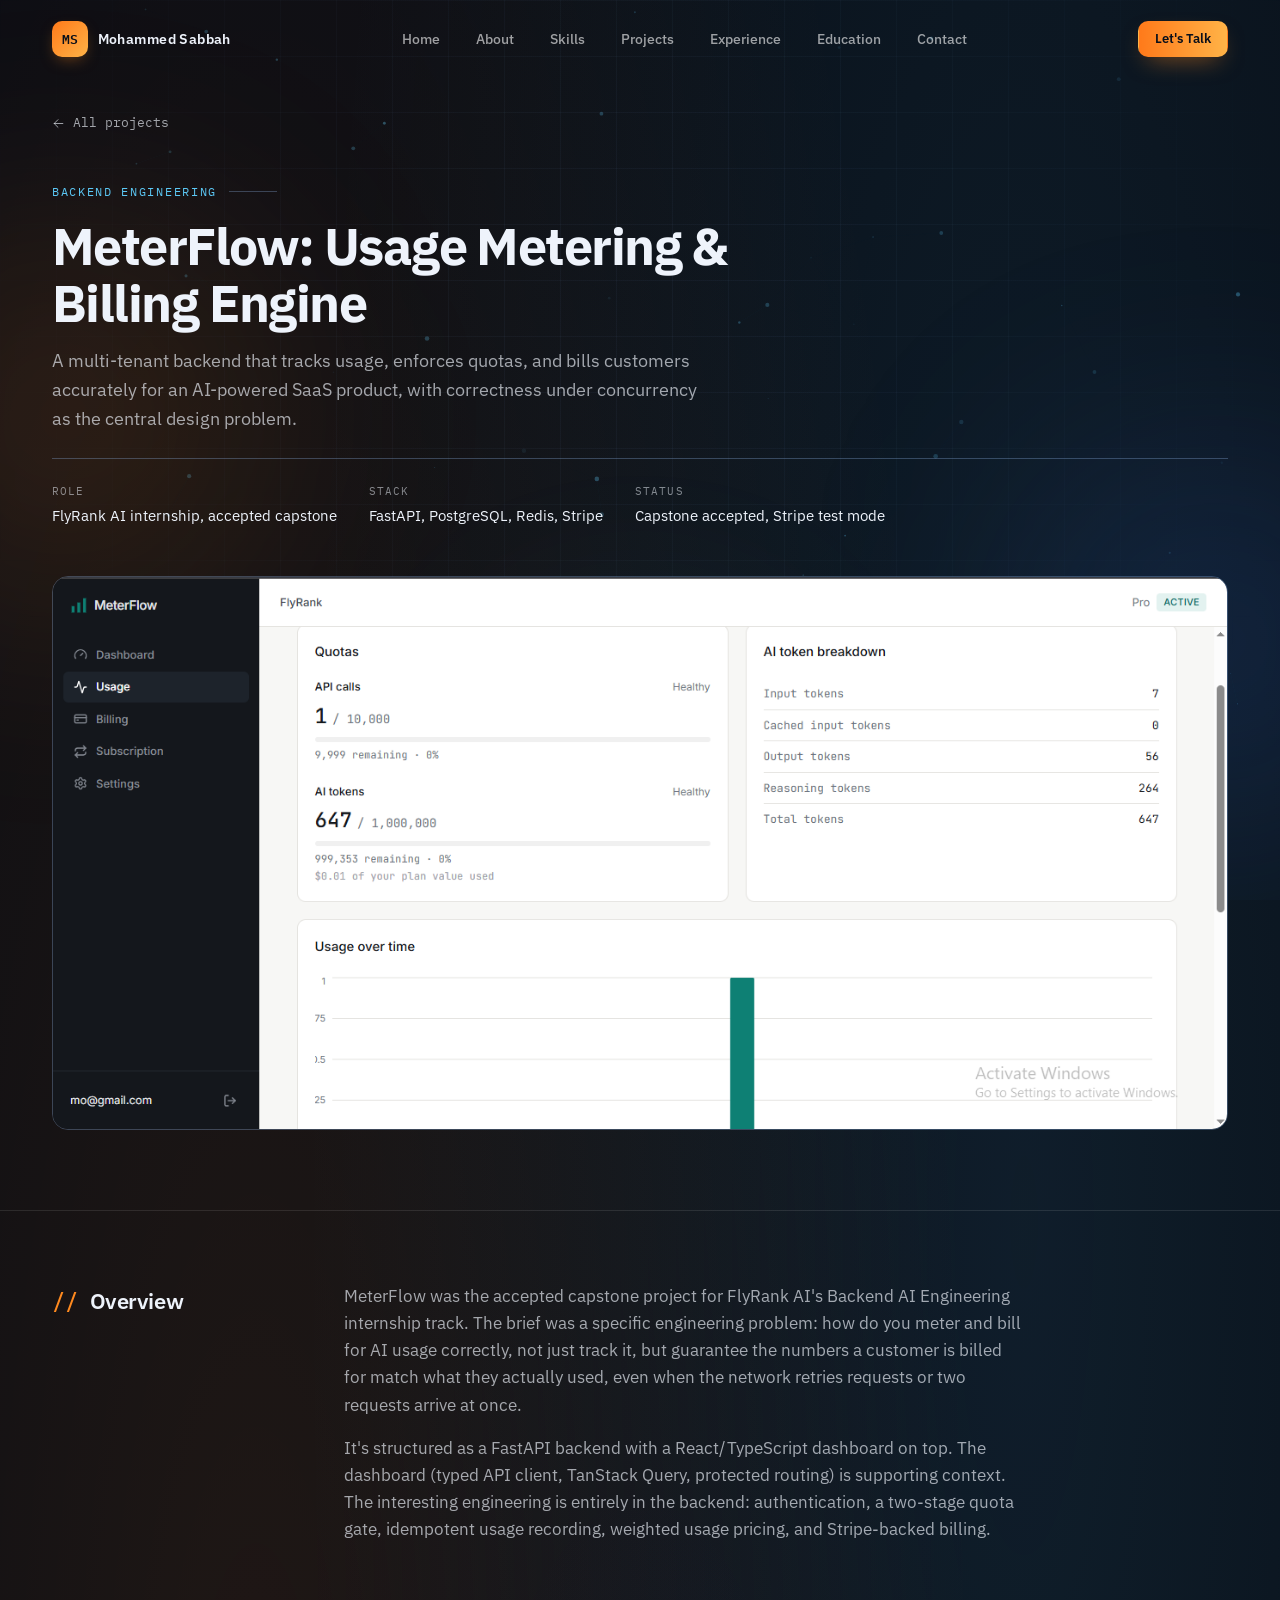
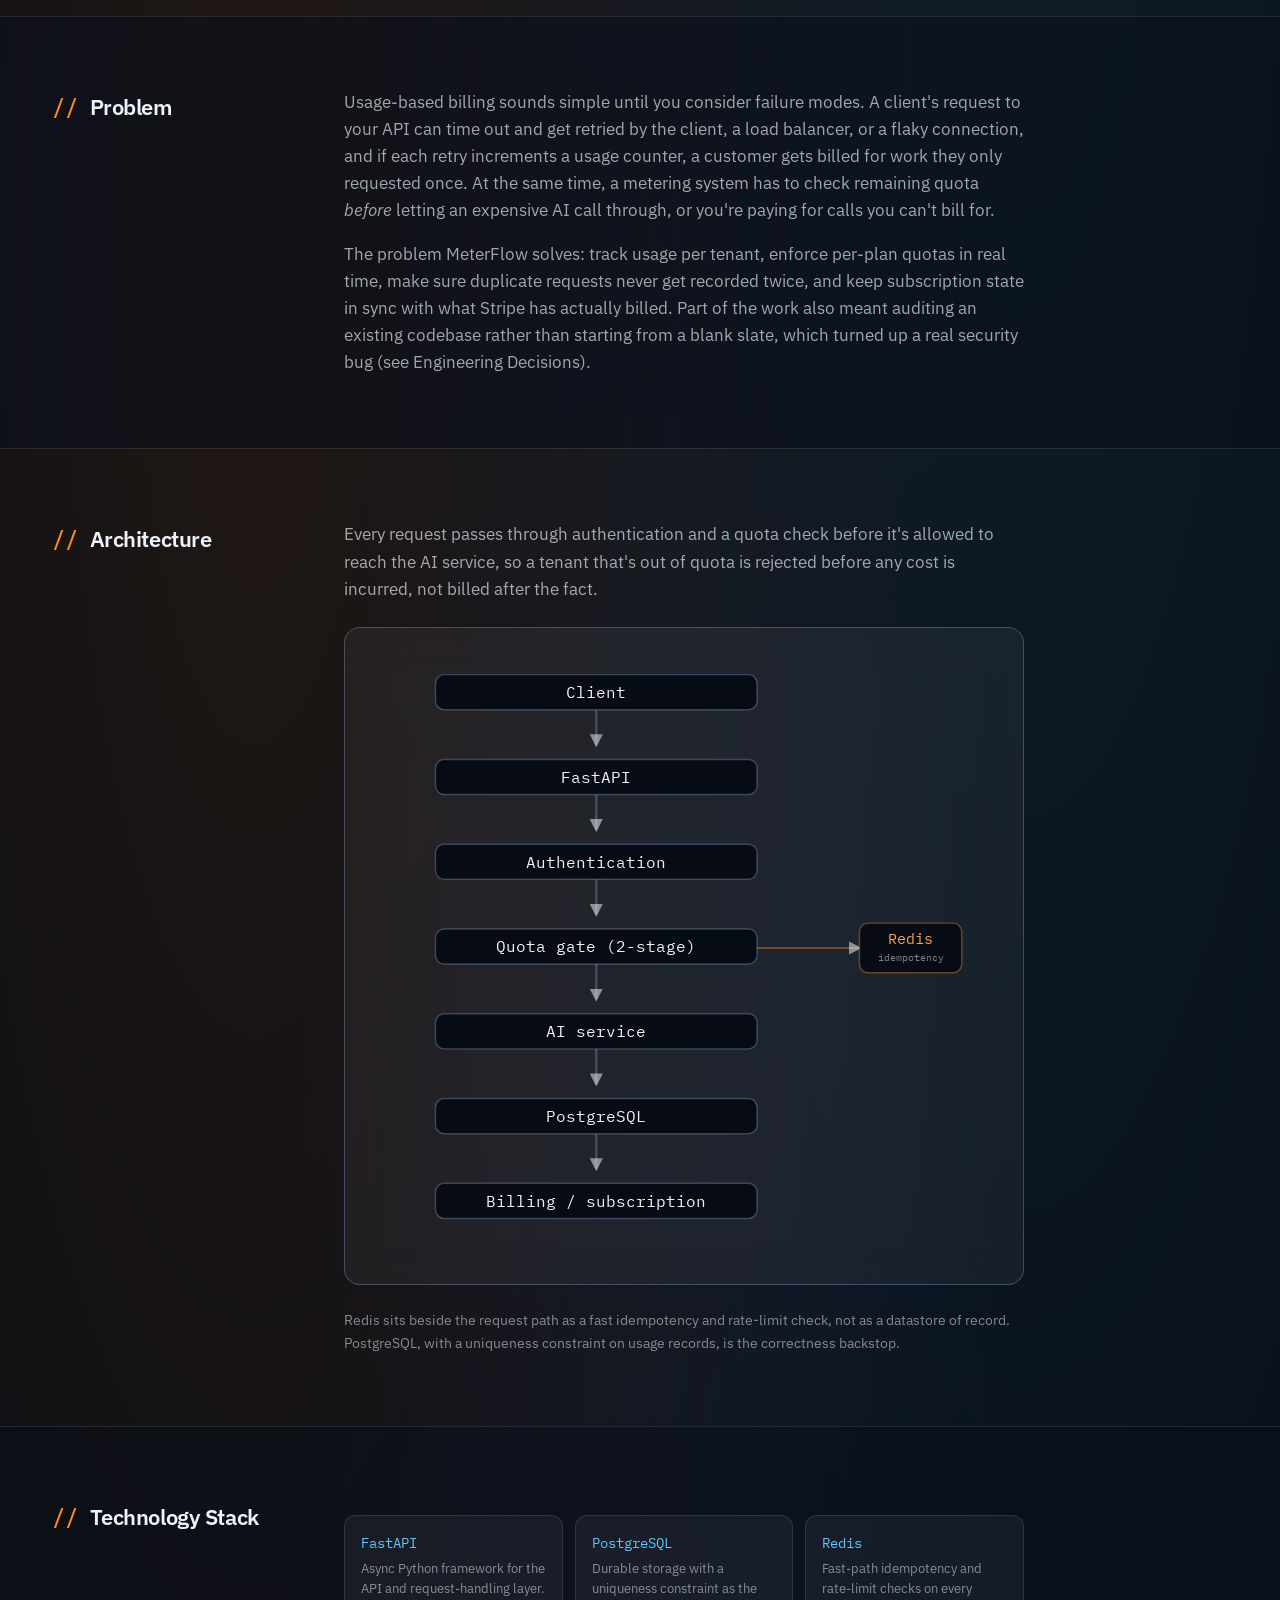
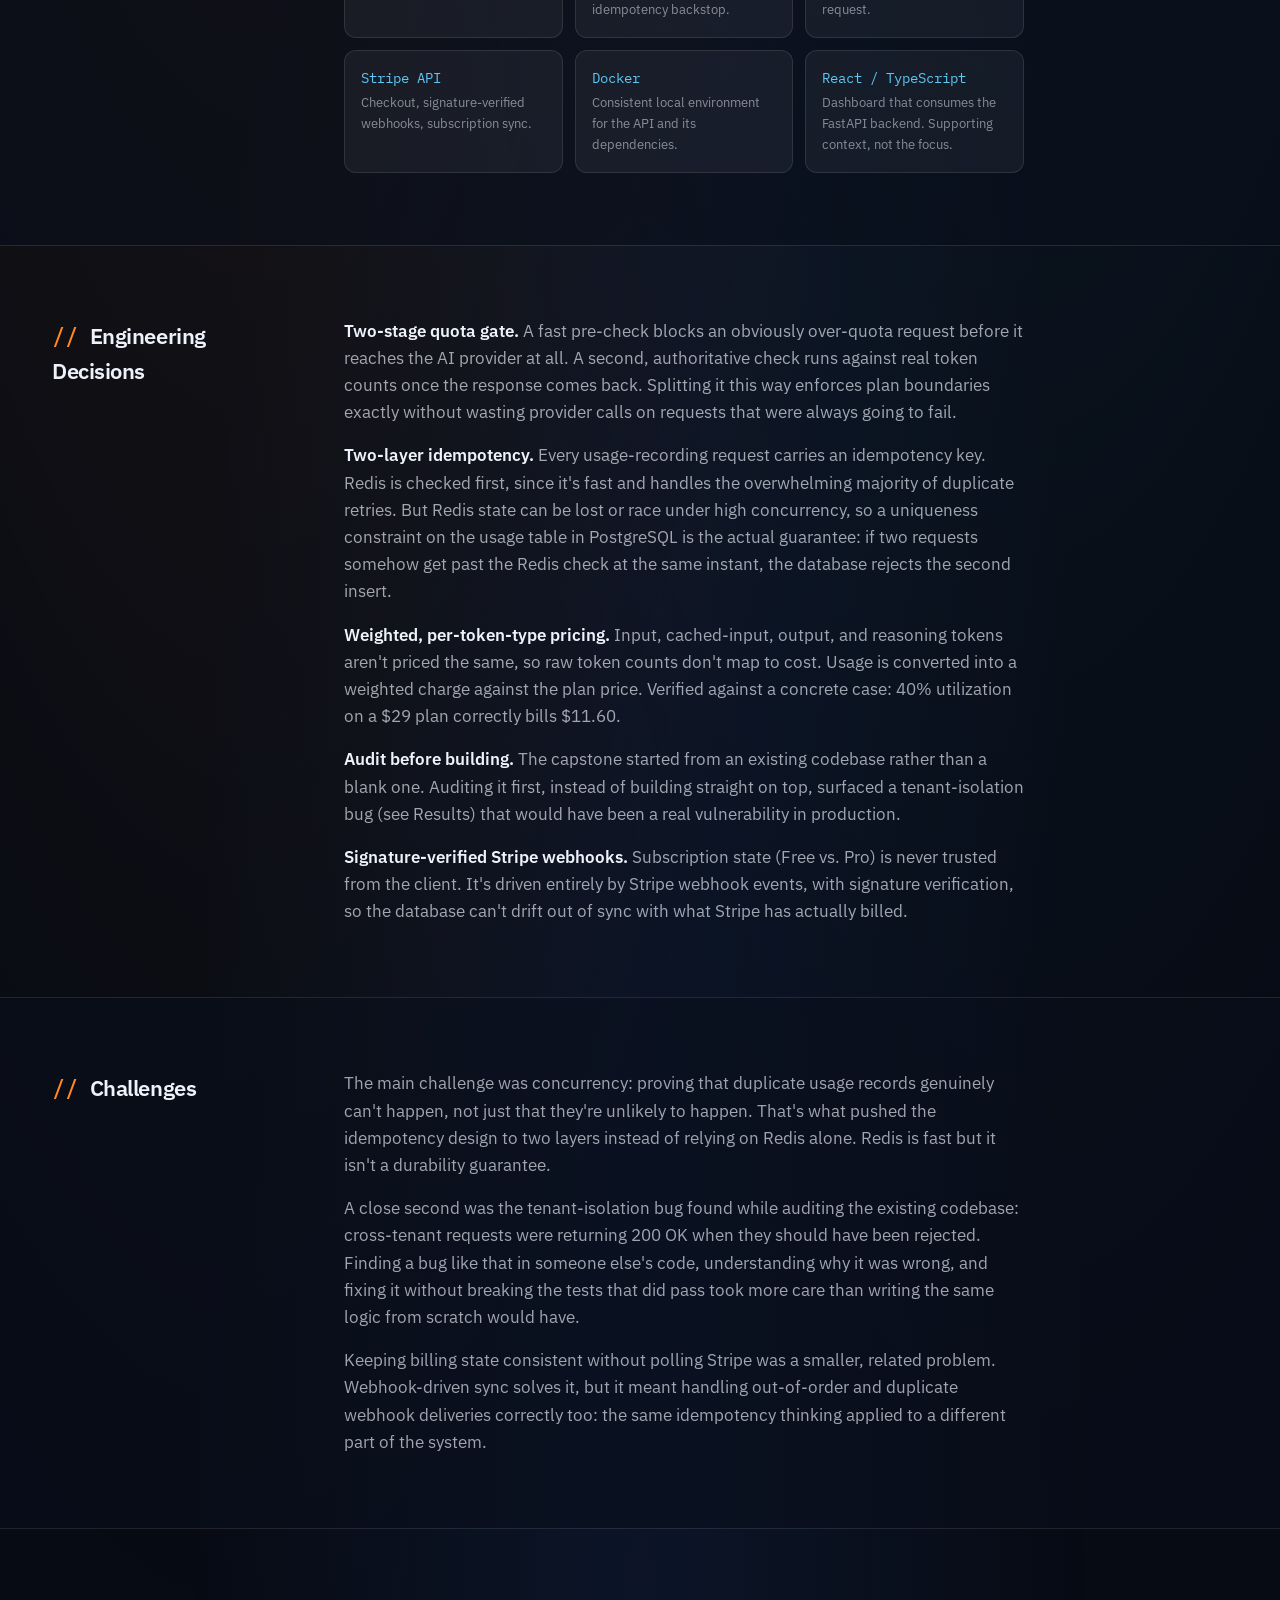
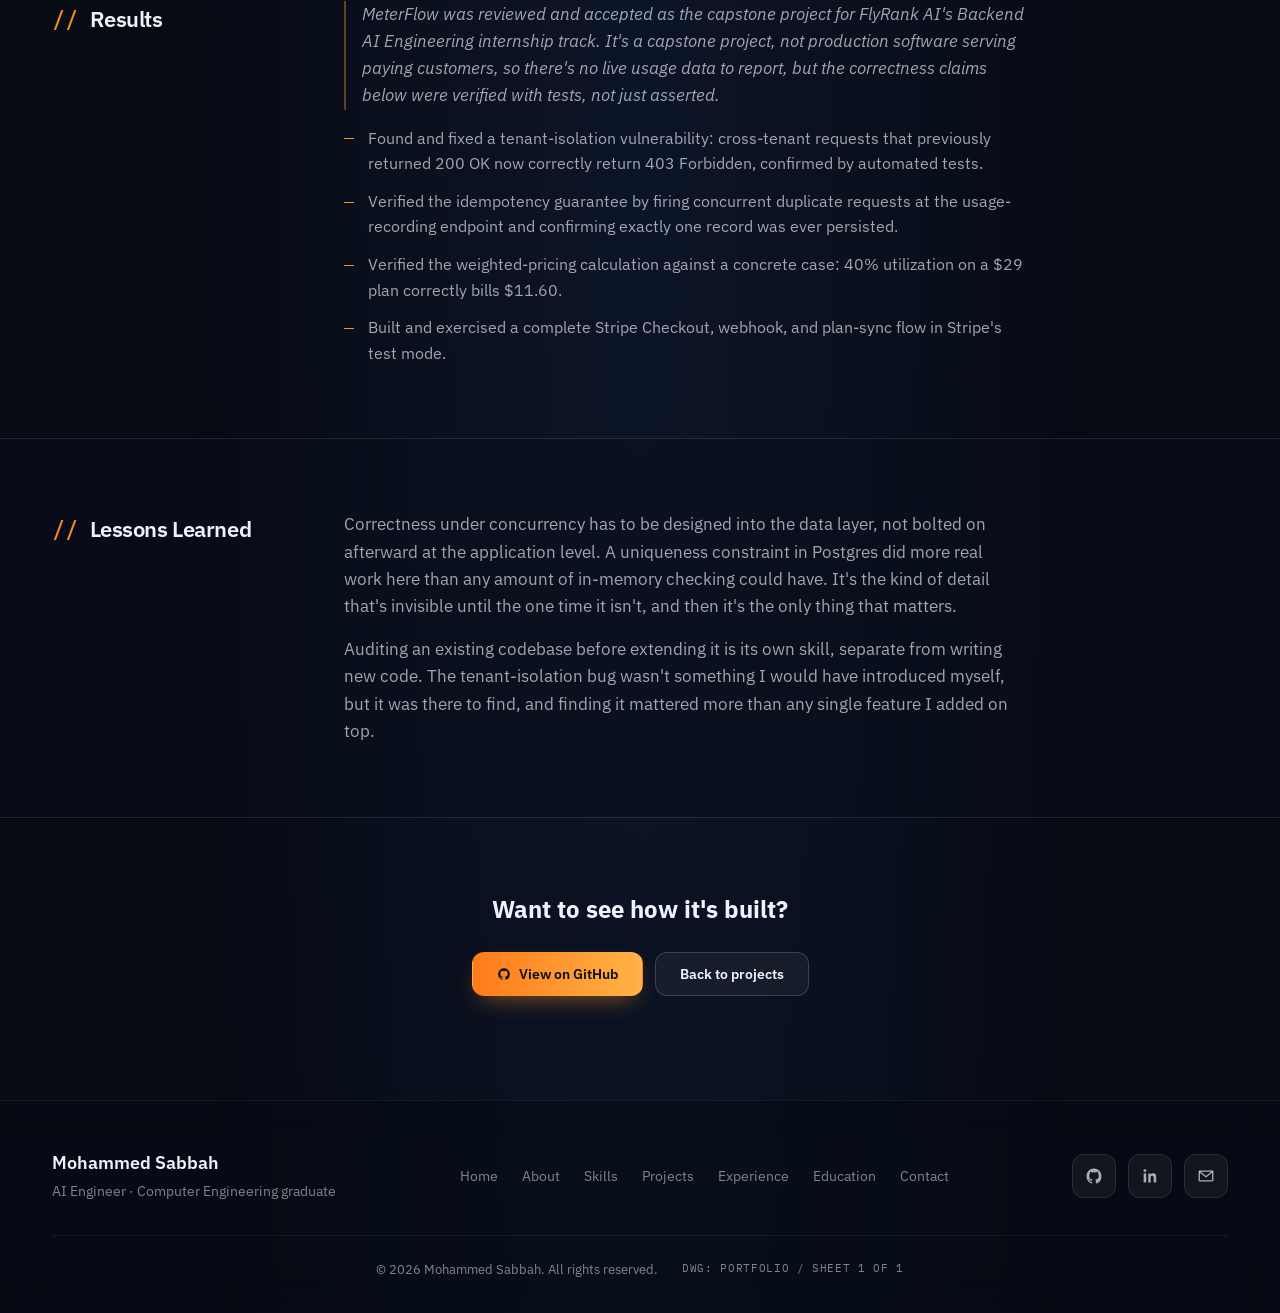
==== commit 0642a1a1: "updated portfilio" ====
--- a/projects/meterflow.html
+++ b/projects/meterflow.html
@@ -3,13 +3,14 @@
 <head>
 <meta charset="UTF-8">
 <meta name="viewport" content="width=device-width, initial-scale=1.0">
+<meta name="theme-color" content="#070b14">
 <title>MeterFlow: Usage Metering &amp; Billing Engine | Mohammed Sabbah</title>
 <meta name="description" content="Case study: MeterFlow, a multi-tenant usage-metering and billing backend with quota enforcement, two-layer idempotency, and Stripe billing, built with FastAPI, PostgreSQL, and Redis.">
 <link rel="canonical" href="https://molioace.github.io/projects/meterflow.html">
-<link rel="icon" type="image/svg+xml" href="data:image/svg+xml,%3Csvg xmlns='http://www.w3.org/2000/svg' viewBox='0 0 32 32'%3E%3Crect width='32' height='32' rx='7' fill='%230B0D10'/%3E%3Ctext x='16' y='21' font-family='monospace' font-size='13' font-weight='700' fill='%233B82F6' text-anchor='middle'%3EMS%3C/text%3E%3C/svg%3E">
+<link rel="icon" type="image/svg+xml" href="data:image/svg+xml,%3Csvg xmlns='http://www.w3.org/2000/svg' viewBox='0 0 32 32'%3E%3Cdefs%3E%3ClinearGradient id='g' x1='0' y1='0' x2='1' y2='1'%3E%3Cstop offset='0' stop-color='%23FF7A1A'/%3E%3Cstop offset='1' stop-color='%23FFB347'/%3E%3C/linearGradient%3E%3C/defs%3E%3Crect width='32' height='32' rx='8' fill='url(%23g)'/%3E%3Ctext x='16' y='21' font-family='monospace' font-size='13' font-weight='700' fill='%230A0F1A' text-anchor='middle'%3EMS%3C/text%3E%3C/svg%3E">
 <link rel="preconnect" href="https://fonts.googleapis.com">
 <link rel="preconnect" href="https://fonts.gstatic.com" crossorigin>
-<link href="https://fonts.googleapis.com/css2?family=Inter:wght@400;500;600;700&family=JetBrains+Mono:wght@400;500;600&display=swap" rel="stylesheet">
+<link href="https://fonts.googleapis.com/css2?family=IBM+Plex+Mono:wght@400;500;600&family=IBM+Plex+Sans:wght@400;500;600;700&display=swap" rel="stylesheet">
 <link rel="stylesheet" href="../styles.css">
 </head>
 <body>
@@ -17,36 +18,70 @@
 
 <svg xmlns="http://www.w3.org/2000/svg" style="display:none">
   <symbol id="i-github" viewBox="0 0 24 24"><path d="M12 2C6.48 2 2 6.58 2 12.25c0 4.53 2.87 8.37 6.84 9.73.5.1.68-.22.68-.49 0-.24-.01-.87-.01-1.71-2.78.62-3.37-1.37-3.37-1.37-.46-1.18-1.11-1.5-1.11-1.5-.91-.63.07-.62.07-.62 1 .07 1.53 1.05 1.53 1.05.89 1.56 2.34 1.11 2.91.85.09-.66.35-1.11.63-1.37-2.22-.26-4.56-1.14-4.56-5.07 0-1.12.39-2.03 1.03-2.75-.1-.26-.45-1.31.1-2.73 0 0 .84-.28 2.75 1.05a9.29 9.29 0 0 1 5 0c1.91-1.33 2.75-1.05 2.75-1.05.55 1.42.2 2.47.1 2.73.64.72 1.03 1.63 1.03 2.75 0 3.94-2.34 4.8-4.57 5.06.36.32.68.95.68 1.92 0 1.39-.01 2.51-.01 2.85 0 .27.18.6.69.49A10.26 10.26 0 0 0 22 12.25C22 6.58 17.52 2 12 2Z"/></symbol>
-  <symbol id="i-arrow-left" viewBox="0 0 24 24"><path d="M20 12H4"/><path d="m11 5-7 7 7 7"/></symbol>
+  <symbol id="i-linkedin" viewBox="0 0 24 24"><path d="M6.94 8.5H3.56V20.5H6.94V8.5Z"/><path d="M5.25 6.75a1.94 1.94 0 1 0 0-3.88 1.94 1.94 0 0 0 0 3.88Z"/><path d="M9.75 8.5h3.24v1.64h.05c.45-.85 1.56-1.75 3.2-1.75 3.42 0 4.06 2.25 4.06 5.17V20.5h-3.38v-5.72c0-1.36-.02-3.12-1.9-3.12-1.9 0-2.2 1.48-2.2 3.02v5.82H9.75V8.5Z"/></symbol>
+  <symbol id="i-mail" viewBox="0 0 24 24"><path d="M4 5.5h16a1 1 0 0 1 1 1v11a1 1 0 0 1-1 1H4a1 1 0 0 1-1-1v-11a1 1 0 0 1 1-1Z"/><path d="m3.5 6 8.5 7 8.5-7"/></symbol>
+  <symbol id="i-phone" viewBox="0 0 24 24"><path d="M6.6 10.8c1.3 2.6 3.4 4.7 6 6l2-2c.3-.3.7-.4 1-.3 1.1.4 2.3.6 3.5.6.6 0 1 .4 1 1V20c0 .6-.4 1-1 1C10.4 21 3 13.6 3 4.9c0-.6.4-1 1-1h3.9c.6 0 1 .4 1 1 0 1.2.2 2.4.6 3.5.1.4 0 .8-.3 1l-2.6 2.4Z"/></symbol>
+  <symbol id="i-external" viewBox="0 0 24 24"><path d="M18 13v6a1 1 0 0 1-1 1H5a1 1 0 0 1-1-1V7a1 1 0 0 1 1-1h6"/><path d="M14 4h6v6"/><path d="M10 14 20 4"/></symbol>
   <symbol id="i-arrow-right" viewBox="0 0 24 24"><path d="M4 12h16"/><path d="m13 5 7 7-7 7"/></symbol>
   <symbol id="i-menu" viewBox="0 0 24 24"><path d="M4 7h16"/><path d="M4 12h16"/><path d="M4 17h16"/></symbol>
   <symbol id="i-close" viewBox="0 0 24 24"><path d="m5 5 14 14"/><path d="m19 5-14 14"/></symbol>
   <symbol id="i-doc" viewBox="0 0 24 24"><path d="M7 3h7l5 5v13a1 1 0 0 1-1 1H7a1 1 0 0 1-1-1V4a1 1 0 0 1 1-1Z"/><path d="M14 3v5h5"/></symbol>
+  <symbol id="i-globe" viewBox="0 0 24 24"><circle cx="12" cy="12" r="9"/><path d="M3 12h18"/><path d="M12 3a14 14 0 0 1 0 18 14 14 0 0 1 0-18Z"/></symbol>
+  <symbol id="i-download" viewBox="0 0 24 24"><path d="M21 15v4a2 2 0 0 1-2 2H5a2 2 0 0 1-2-2v-4"/><path d="m7 10 5 5 5-5"/><path d="M12 15V3"/></symbol>
+  <symbol id="i-arrow-down" viewBox="0 0 24 24"><path d="M12 5v14"/><path d="m19 12-7 7-7-7"/></symbol>
+  <symbol id="i-arrow-left" viewBox="0 0 24 24"><path d="M20 12H4"/><path d="m11 5-7 7 7 7"/></symbol>
+  <symbol id="i-send" viewBox="0 0 24 24"><path d="m22 2-7 20-4-9-9-4Z"/><path d="M22 2 11 13"/></symbol>
+  <symbol id="i-briefcase" viewBox="0 0 24 24"><rect x="2" y="7" width="20" height="14" rx="2"/><path d="M16 21V5a2 2 0 0 0-2-2h-4a2 2 0 0 0-2 2v16"/></symbol>
+  <symbol id="i-grad" viewBox="0 0 24 24"><path d="M22 10 12 5 2 10l10 5 10-5Z"/><path d="M6 12v5c3 3 9 3 12 0v-5"/></symbol>
+  <symbol id="i-award" viewBox="0 0 24 24"><circle cx="12" cy="8" r="6"/><path d="M15.5 13 17 22l-5-3-5 3 1.5-9"/></symbol>
+  <symbol id="i-cpu" viewBox="0 0 24 24"><rect x="4" y="4" width="16" height="16" rx="2"/><rect x="9" y="9" width="6" height="6"/><path d="M9 2v2M15 2v2M9 20v2M15 20v2M2 9h2M2 15h2M20 9h2M20 15h2"/></symbol>
+  <symbol id="i-server" viewBox="0 0 24 24"><rect x="2" y="3" width="20" height="8" rx="2"/><rect x="2" y="13" width="20" height="8" rx="2"/><path d="M6 7h.01M6 17h.01"/></symbol>
+  <symbol id="i-sparkles" viewBox="0 0 24 24"><path d="m12 3 1.9 5.1L19 10l-5.1 1.9L12 17l-1.9-5.1L5 10l5.1-1.9Z"/><path d="M19 3v4M21 5h-4"/></symbol>
+  <symbol id="i-wrench" viewBox="0 0 24 24"><path d="M14.7 6.3a1 1 0 0 0 0 1.4l1.6 1.6a1 1 0 0 0 1.4 0l3.77-3.77a6 6 0 0 1-7.94 7.94l-6.91 6.91a2.12 2.12 0 0 1-3-3l6.91-6.91a6 6 0 0 1 7.94-7.94l-3.76 3.76Z"/></symbol>
 </svg>
 
-<nav class="nav" id="mainNav" aria-label="Main navigation">
-  <div class="container">
-    <a href="../index.html" class="nav-logo">MS<span>_</span></a>
+<div class="progress" id="progress" aria-hidden="true"></div>
+<canvas class="particles" id="particles" aria-hidden="true"></canvas>
+<div class="cursor-glow" id="cursorGlow" aria-hidden="true"></div>
+<div class="page">
+<div class="blobs" aria-hidden="true"><i class="b1"></i><i class="b2"></i><i class="b3"></i></div>
+
+<header class="header" id="mainNav">
+  <nav class="container nav-bar" aria-label="Main navigation">
+    <a href="../index.html" class="nav-logo" aria-label="Mohammed Sabbah, home">
+      <span class="mark">MS</span>
+      <span class="logo-text">Mohammed Sabbah</span>
+    </a>
     <ul class="nav-links" id="navLinks">
       <li><a href="../index.html#home">Home</a></li>
       <li><a href="../index.html#about">About</a></li>
+      <li><a href="../index.html#skills">Skills</a></li>
       <li><a href="../index.html#projects">Projects</a></li>
-      <li><a href="../index.html#skills">Skills</a></li>
+      <li><a href="../index.html#experience">Experience</a></li>
       <li><a href="../index.html#education">Education</a></li>
       <li><a href="../index.html#contact">Contact</a></li>
-      <li class="cta-mobile"><a href="../index.html#contact" class="btn btn-primary">Let's Talk</a></li>
     </ul>
-    <div class="nav-right">
-      <a class="nav-resume" href="../Resume.pdf" target="_blank" rel="noopener noreferrer" aria-label="Open resume (PDF)">
-        <svg class="icon" width="17" height="17"><use href="#i-doc"/></svg>
-      </a>
-      <a href="../index.html#contact" class="btn btn-primary btn-sm nav-cta-desktop">Let's Talk</a>
-      <button class="menu-toggle" id="menuToggle" aria-label="Toggle navigation menu" aria-expanded="false" aria-controls="navLinks">
-        <svg class="icon" id="menuIcon"><use href="#i-menu"/></svg>
-      </button>
-    </div>
-  </div>
-</nav>
+    <a href="../index.html#contact" class="btn btn-primary btn-sm nav-cta">Let's Talk</a>
+    <button class="menu-toggle" id="menuToggle" type="button" aria-label="Toggle navigation menu" aria-expanded="false" aria-controls="drawer">
+      <svg class="icon" id="menuIcon"><use href="#i-menu"/></svg>
+    </button>
+  </nav>
+  <div class="drawer" id="drawer">
+    <div class="drawer-inner">
+      <ul>
+        <li><a href="../index.html#home">Home</a></li>
+        <li><a href="../index.html#about">About</a></li>
+        <li><a href="../index.html#skills">Skills</a></li>
+        <li><a href="../index.html#projects">Projects</a></li>
+        <li><a href="../index.html#experience">Experience</a></li>
+        <li><a href="../index.html#education">Education</a></li>
+        <li><a href="../index.html#contact">Contact</a></li>
+        <li><a href="../Resume.pdf" target="_blank" rel="noopener noreferrer">Resume (PDF)</a></li>
+        <li class="cta"><a href="../index.html#contact" class="btn btn-primary">Let's Talk</a></li>
+      </ul>
+    </div>
+  </div>
+</header>
 
 <main id="main">
   <div class="container breadcrumb">
@@ -229,18 +264,22 @@
 
 <footer>
   <div class="container">
-    <div class="footer-id">
-      <div class="name">Mohammed Sabbah</div>
-      <div class="role">AI Engineer</div>
-    </div>
-    <div class="footer-links">
-      <a href="https://github.com/molioace" target="_blank" rel="noopener noreferrer">GitHub</a>
-      <a href="https://www.linkedin.com/in/mohammed-sabbah-a7688a323/" target="_blank" rel="noopener noreferrer">LinkedIn</a>
-      <a href="mailto:mohamedsabbahedu@gmail.com">Email</a>
-    </div>
-    <div class="footer-copy">&copy; <span id="currentYear"></span> Mohammed Sabbah. All rights reserved.</div>
+    <div class="footer-top">
+      <div class="footer-id">
+        <div class="name">Mohammed Sabbah</div>
+        <div class="role">AI Engineer · Computer Engineering graduate</div>
+      </div>
+      <nav class="footer-links" aria-label="Footer"><a href="../index.html#home">Home</a><a href="../index.html#about">About</a><a href="../index.html#skills">Skills</a><a href="../index.html#projects">Projects</a><a href="../index.html#experience">Experience</a><a href="../index.html#education">Education</a><a href="../index.html#contact">Contact</a></nav>
+      <div class="socials">
+        <a href="https://github.com/molioace" target="_blank" rel="noopener noreferrer" aria-label="GitHub"><svg class="icon"><use href="#i-github"/></svg></a>
+        <a href="https://www.linkedin.com/in/mohammed-sabbah-a7688a323/" target="_blank" rel="noopener noreferrer" aria-label="LinkedIn"><svg class="icon"><use href="#i-linkedin"/></svg></a>
+        <a href="mailto:mohamedsabbahedu@gmail.com" aria-label="Email"><svg class="icon"><use href="#i-mail"/></svg></a>
+      </div>
+    </div>
+    <div class="footer-copy"><span>&copy; <span id="currentYear"></span> Mohammed Sabbah. All rights reserved.</span><span class="dwg">DWG: PORTFOLIO / SHEET 1 OF 1</span></div>
   </div>
 </footer>
+</div>
 
 <script src="../script.js"></script>
 </body>
--- a/styles.css
+++ b/styles.css
@@ -1,72 +1,66 @@
 /* ==========================================================================
-   Mohammed Sabbah — AI Engineer Portfolio
-   Design system: dark-first, minimal, engineering-led.
+   Mohammed Sabbah — AI Engineer Portfolio  (v2)
+   Layout language: glass cards, centered section headings, particle network,
+   loading screen, floating hero badges.
+   Palette: "Engineer" — blueprint navy, safety orange, cyan construction lines.
+   Static site, no build step.
    ========================================================================== */
 
 :root {
-  /* ---- Color: surfaces ---- */
-  --bg: #0b0d10;
-  --bg-alt: #0f1115;
-  --surface: #14171c;
-  --surface-hover: #191d24;
-  --border: rgba(255, 255, 255, 0.08);
-  --border-strong: rgba(255, 255, 255, 0.16);
-
-  /* ---- Color: text ---- */
-  --text: #f5f7fa;
-  --text-muted: #a1a7b3;
-  --text-faint: #838b94;
-
-  /* ---- Color: accent ---- */
-  --accent: #3b82f6;
-  --accent-hover: #60a5fa;
-  --accent-soft: rgba(59, 130, 246, 0.12);
-  --accent-border: rgba(59, 130, 246, 0.35);
+  /* ---- Surfaces ---- */
+  --bg: #070b14;
+  --bg-alt: #0a101d;
+  --surface: rgba(255, 255, 255, 0.05);
+  --surface-hover: rgba(255, 255, 255, 0.08);
+  --border: rgba(255, 255, 255, 0.10);
+  --border-strong: rgba(150, 190, 240, 0.30);
+
+  /* ---- Text ---- */
+  --text: #eef3fb;
+  --text-muted: rgba(238, 243, 251, 0.66);
+  --text-faint: rgba(238, 243, 251, 0.52);
+
+  /* ---- Accent: safety orange ---- */
+  --accent: #ff8a1f;
+  --accent-2: #ffb347;
+  --accent-hover: #ffa24d;
+  --accent-soft: rgba(255, 138, 31, 0.12);
+  --accent-border: rgba(255, 138, 31, 0.40);
+  --on-accent: #0a0f1a;
+  --grad: linear-gradient(90deg, #ff7a1a, #ffb347);
+
+  /* ---- Secondary: blueprint cyan ---- */
+  --cyan: #5cc8f5;
+  --cyan-soft: rgba(92, 200, 245, 0.10);
+  --cyan-border: rgba(92, 200, 245, 0.28);
+  --ok: #3ddc97;
 
   /* ---- Type ---- */
-  --font-sans: 'Inter', -apple-system, BlinkMacSystemFont, 'Segoe UI', sans-serif;
-  --font-mono: 'JetBrains Mono', ui-monospace, 'SFMono-Regular', Menlo, Consolas, monospace;
-
-  /* ---- Spacing scale ---- */
-  --sp-1: 0.25rem;
-  --sp-2: 0.5rem;
-  --sp-3: 0.75rem;
-  --sp-4: 1rem;
-  --sp-5: 1.5rem;
-  --sp-6: 2rem;
-  --sp-7: 3rem;
-  --sp-8: 4.5rem;
-  --sp-9: 6.5rem;
-
-  /* ---- Radius ---- */
-  --radius-sm: 6px;
-  --radius-md: 10px;
+  --font-sans: 'IBM Plex Sans', -apple-system, BlinkMacSystemFont, 'Segoe UI', sans-serif;
+  --font-mono: 'IBM Plex Mono', ui-monospace, 'SFMono-Regular', Menlo, Consolas, monospace;
+
+  --sp-1: 0.25rem; --sp-2: 0.5rem; --sp-3: 0.75rem; --sp-4: 1rem; --sp-5: 1.5rem;
+  --sp-6: 2rem; --sp-7: 3rem; --sp-8: 4.5rem; --sp-9: 6.5rem;
+
+  --radius-sm: 8px;
+  --radius-md: 12px;
   --radius-lg: 16px;
 
-  /* ---- Layout ---- */
-  --max-width: 1180px;
-  --nav-height: 68px;
-
-  /* ---- Motion ---- */
+  --max-width: 1240px;
   --ease: cubic-bezier(0.16, 1, 0.3, 1);
-  --t-fast: 150ms var(--ease);
-  --t-base: 240ms var(--ease);
-}
+  --t-fast: 160ms var(--ease);
+  --t-base: 300ms var(--ease);
+
+  --hero-delay: 2.25s; /* wait for loading screen */
+}
+.no-loader { --hero-delay: 0s; }
 
 /* ==========================================================================
    Reset & base
    ========================================================================== */
 
-* {
-  margin: 0;
-  padding: 0;
-  box-sizing: border-box;
-}
-
-html {
-  scroll-behavior: smooth;
-  font-size: 16px;
-}
+* { margin: 0; padding: 0; box-sizing: border-box; }
+html { scroll-behavior: smooth; font-size: 16px; scroll-padding-top: 76px; }
 
 body {
   font-family: var(--font-sans);
@@ -76,1413 +70,690 @@
   -webkit-font-smoothing: antialiased;
   -moz-osx-font-smoothing: grayscale;
   overflow-x: hidden;
-}
-
-img {
-  max-width: 100%;
-  display: block;
-}
-
-a {
-  color: inherit;
-}
-
-ul {
-  list-style: none;
-}
-
-button {
-  font: inherit;
-  cursor: pointer;
-}
-
-::selection {
-  background: var(--accent-soft);
-  color: var(--text);
-}
-
-.container {
-  max-width: var(--max-width);
-  margin: 0 auto;
-  padding: 0 var(--sp-5);
-}
-
-.visually-hidden {
-  position: absolute;
-  width: 1px;
-  height: 1px;
-  padding: 0;
-  margin: -1px;
-  overflow: hidden;
-  clip: rect(0, 0, 0, 0);
-  white-space: nowrap;
-  border: 0;
-}
+  min-height: 100vh;
+}
+
+img { max-width: 100%; display: block; }
+a { color: inherit; }
+ul { list-style: none; }
+button, input, textarea { font: inherit; }
+button { cursor: pointer; }
+
+::selection { background: rgba(255, 138, 31, 0.45); color: #fff; }
+::-webkit-scrollbar { width: 8px; }
+::-webkit-scrollbar-track { background: var(--bg); }
+::-webkit-scrollbar-thumb { background: linear-gradient(180deg, #ff8a1f, #5cc8f5); border-radius: 4px; }
+
+.container { max-width: var(--max-width); margin: 0 auto; padding: 0 1.25rem; }
+@media (min-width: 640px) { .container { padding: 0 1.5rem; } }
+@media (min-width: 1024px) { .container { padding: 0 2rem; } }
+
+.visually-hidden { position: absolute; width: 1px; height: 1px; padding: 0; margin: -1px; overflow: hidden; clip: rect(0, 0, 0, 0); white-space: nowrap; border: 0; }
 
 .skip-link {
-  position: absolute;
-  top: -48px;
-  left: var(--sp-4);
-  background: var(--accent);
-  color: #0b0d10;
-  padding: var(--sp-2) var(--sp-4);
-  border-radius: var(--radius-sm);
-  font-weight: 600;
-  font-size: 0.875rem;
-  z-index: 2000;
-  transition: top var(--t-fast);
-}
-
-.skip-link:focus {
-  top: var(--sp-3);
-}
-
-:focus-visible {
-  outline: 2px solid var(--accent);
-  outline-offset: 3px;
-  border-radius: 4px;
-}
-
-/* ==========================================================================
-   Typography
-   ========================================================================== */
-
-h1, h2, h3, h4 {
-  font-weight: 600;
-  letter-spacing: -0.02em;
-  line-height: 1.15;
-}
-
-.eyebrow {
-  display: inline-flex;
-  align-items: center;
-  gap: var(--sp-2);
-  font-family: var(--font-mono);
-  font-size: 0.8125rem;
-  color: var(--accent);
-  margin-bottom: var(--sp-4);
-}
-
-.eyebrow::before {
-  content: '';
-  width: 6px;
-  height: 6px;
-  border-radius: 50%;
-  background: var(--accent);
-  flex-shrink: 0;
-}
-
-.section-head {
-  max-width: 640px;
-  margin-bottom: var(--sp-7);
-}
-
+  position: absolute; top: -48px; left: var(--sp-4); z-index: 20000;
+  background: var(--accent); color: var(--on-accent);
+  padding: var(--sp-2) var(--sp-4); border-radius: var(--radius-sm);
+  font-weight: 600; font-size: 0.875rem; transition: top var(--t-fast);
+}
+.skip-link:focus { top: var(--sp-3); }
+:focus-visible { outline: 2px solid var(--accent); outline-offset: 3px; border-radius: 6px; }
+
+.mono { font-family: var(--font-mono); }
+
+/* ==========================================================================
+   Ambient layers: mesh, blobs, blueprint grid, particles, cursor glow
+   ========================================================================== */
+
+.page {
+  position: relative; min-height: 100vh;
+  background-image:
+    radial-gradient(at 20% 30%, rgba(255, 138, 31, 0.10) 0, transparent 50%),
+    radial-gradient(at 80% 20%, rgba(92, 200, 245, 0.10) 0, transparent 50%),
+    radial-gradient(at 50% 80%, rgba(60, 110, 220, 0.10) 0, transparent 50%);
+}
+/* faint drafting grid over the whole page */
+.page::before {
+  content: ''; position: fixed; inset: 0; pointer-events: none; z-index: 0;
+  background-image:
+    linear-gradient(rgba(122, 170, 230, 0.05) 1px, transparent 1px),
+    linear-gradient(90deg, rgba(122, 170, 230, 0.05) 1px, transparent 1px);
+  background-size: 56px 56px;
+  -webkit-mask-image: radial-gradient(ellipse at 50% 30%, #000 20%, transparent 80%);
+  mask-image: radial-gradient(ellipse at 50% 30%, #000 20%, transparent 80%);
+}
+.blobs { position: fixed; inset: 0; overflow: hidden; pointer-events: none; z-index: 0; }
+.blobs i { position: absolute; border-radius: 50%; }
+.blobs .b1 { left: -8rem; top: 25%; width: 24rem; height: 24rem; background: rgba(255, 138, 31, 0.13); filter: blur(120px); }
+.blobs .b2 { right: -8rem; top: 50%; width: 24rem; height: 24rem; background: rgba(60, 110, 220, 0.16); filter: blur(120px); }
+.blobs .b3 { bottom: 0; left: 50%; width: 16rem; height: 16rem; transform: translateX(-50%); background: rgba(92, 200, 245, 0.10); filter: blur(100px); }
+
+.particles { position: fixed; inset: 0; width: 100%; height: 100%; pointer-events: none; z-index: 0; opacity: 0.6; }
+
+.cursor-glow {
+  position: fixed; top: 0; left: 0; width: 400px; height: 400px; margin: -200px 0 0 -200px;
+  border-radius: 50%; pointer-events: none; z-index: 0; opacity: 0;
+  background: radial-gradient(circle, rgba(255, 138, 31, 0.14), rgba(92, 200, 245, 0.05) 50%, transparent 70%);
+  transition: opacity 400ms;
+  will-change: transform;
+}
+.cursor-glow.is-on { opacity: 1; }
+
+.progress {
+  position: fixed; top: 0; left: 0; height: 3px; width: 100%; z-index: 100;
+  background: linear-gradient(90deg, #ff8a1f, #ffb347, #5cc8f5);
+  transform-origin: 0 50%; transform: scaleX(0); pointer-events: none;
+}
+
+main, footer { position: relative; z-index: 1; }
+
+/* ==========================================================================
+   Loading screen
+   ========================================================================== */
+
+.loader {
+  position: fixed; inset: 0; z-index: 10000; background: var(--bg);
+  display: flex; flex-direction: column; align-items: center; justify-content: center;
+  animation: loaderOut 600ms ease 2200ms forwards;
+}
+.no-loader .loader { display: none; }
+.loader.is-done { display: none; }
+.loader-mark { position: relative; margin-bottom: 2rem; animation: popIn 500ms var(--ease) both; }
+.loader-mark .box {
+  width: 80px; height: 80px; border-radius: 16px; padding: 2px;
+  background: linear-gradient(135deg, #ff8a1f, #5cc8f5);
+}
+.loader-mark .box span {
+  display: grid; place-items: center; width: 100%; height: 100%; border-radius: 14px;
+  background: var(--bg); font-family: var(--font-mono); font-size: 1.5rem; font-weight: 600;
+}
+.loader-mark .orbit {
+  position: absolute; inset: -16px; border-radius: 24px; border: 1px solid var(--accent-border);
+  animation: spin 3s linear infinite;
+}
+.loader-name { font-family: var(--font-mono); font-size: 0.8125rem; letter-spacing: 0.3em; text-transform: uppercase; color: var(--text-muted); animation: fadeUp 500ms ease 300ms both; }
+.loader-bar { margin-top: 1.5rem; width: 12rem; height: 4px; border-radius: 999px; background: rgba(255, 255, 255, 0.1); overflow: hidden; }
+.loader-bar i { display: block; height: 100%; width: 0; border-radius: inherit; background: linear-gradient(90deg, #ff8a1f, #5cc8f5); animation: fill 2000ms ease-in-out 500ms forwards; }
+.loader-log { margin-top: 1rem; font-family: var(--font-mono); font-size: 0.6875rem; color: var(--text-faint); letter-spacing: 0.08em; }
+
+/* ==========================================================================
+   Header / navigation
+   ========================================================================== */
+
+.header {
+  position: fixed; top: 0; left: 0; right: 0; z-index: 50;
+  padding: 1.25rem 0; border-bottom: 1px solid transparent;
+  transition: padding var(--t-base), background var(--t-base), border-color var(--t-base), backdrop-filter var(--t-base);
+}
+.header.is-scrolled, .header.menu-open {
+  padding: 0.75rem 0; background: rgba(7, 11, 20, 0.9);
+  border-bottom-color: rgba(255, 255, 255, 0.06);
+  backdrop-filter: blur(24px); -webkit-backdrop-filter: blur(24px);
+}
+.nav-bar { display: flex; align-items: center; justify-content: space-between; }
+
+.nav-logo { display: inline-flex; align-items: center; gap: 0.6rem; text-decoration: none; }
+.nav-logo .mark {
+  display: grid; place-items: center; width: 36px; height: 36px; border-radius: 10px;
+  background: linear-gradient(135deg, #ff7a1a, #ffb347); color: var(--on-accent);
+  font-family: var(--font-mono); font-size: 0.8125rem; font-weight: 600;
+  box-shadow: 0 6px 16px -6px rgba(255, 138, 31, 0.5);
+}
+.nav-logo .logo-text { font-weight: 600; font-size: 0.875rem; letter-spacing: 0.03em; }
+
+.nav-links { display: none; align-items: center; gap: 0.25rem; }
+.nav-links a {
+  position: relative; display: block; text-decoration: none; border-radius: 10px;
+  padding: 0.5rem 1rem; font-size: 0.875rem; font-weight: 500; color: rgba(255, 255, 255, 0.6);
+  transition: color var(--t-fast), background var(--t-fast);
+}
+.nav-links a:hover { color: rgba(255, 255, 255, 0.9); }
+.nav-links a.active { color: #fff; background: rgba(255, 255, 255, 0.10); }
+
+.nav-bar .nav-cta { display: none; }
+.menu-toggle {
+  display: inline-flex; align-items: center; justify-content: center; width: 40px; height: 40px;
+  border-radius: 10px; border: none; background: none; color: rgba(255, 255, 255, 0.85);
+  transition: background var(--t-fast);
+}
+.menu-toggle:hover { background: rgba(255, 255, 255, 0.10); }
+.menu-toggle .icon { width: 22px; height: 22px; }
+
+.drawer {
+  display: grid; grid-template-rows: 0fr; visibility: hidden;
+  transition: grid-template-rows 300ms ease, visibility 0s linear 300ms;
+}
+.drawer.is-open { grid-template-rows: 1fr; visibility: visible; transition: grid-template-rows 300ms ease, visibility 0s; }
+.drawer-inner { overflow: hidden; }
+.drawer ul { display: flex; flex-direction: column; gap: 2px; padding: 1rem 1.25rem 0.5rem; max-height: 75vh; overflow-y: auto; border-top: 1px solid rgba(255, 255, 255, 0.06); margin-top: 0.75rem; }
+.drawer a:not(.btn) {
+  display: block; text-decoration: none; padding: 0.7rem 1rem; border-radius: 10px;
+  font-size: 0.9375rem; font-weight: 500; color: rgba(255, 255, 255, 0.72);
+  border-left: 2px solid transparent;
+}
+.drawer a:not(.btn):hover { background: rgba(255, 255, 255, 0.05); color: #fff; }
+.drawer a.active:not(.btn) { background: var(--accent-soft); color: var(--accent-hover); border-left-color: var(--accent); }
+.drawer li.cta { padding-top: 0.5rem; padding-bottom: 0.5rem; }
+.drawer .btn { width: 100%; }
+
+@media (min-width: 1024px) {
+  .nav-links { display: flex; }
+  .nav-bar .nav-cta { display: inline-flex; }
+  .menu-toggle, .drawer { display: none; }
+}
+
+/* ==========================================================================
+   Buttons, tags, icons
+   ========================================================================== */
+
+.btn {
+  display: inline-flex; align-items: center; justify-content: center; gap: 0.5rem;
+  height: 2.75rem; padding: 0 1.5rem; border-radius: 12px;
+  font-size: 0.875rem; font-weight: 600; text-decoration: none; white-space: nowrap;
+  border: 1px solid transparent;
+  transition: transform var(--t-base), box-shadow var(--t-base), background var(--t-fast), border-color var(--t-fast), color var(--t-fast);
+}
+.btn-primary { background: var(--grad); color: var(--on-accent); box-shadow: 0 10px 24px -10px rgba(255, 138, 31, 0.6); }
+.btn-primary:hover { transform: scale(1.02); box-shadow: 0 14px 30px -10px rgba(255, 138, 31, 0.8); }
+.btn-primary:active { transform: scale(0.98); }
+.btn-outline { background: rgba(255, 255, 255, 0.05); border-color: rgba(255, 255, 255, 0.16); color: var(--text); backdrop-filter: blur(12px); }
+.btn-outline:hover { background: rgba(255, 255, 255, 0.10); border-color: var(--cyan-border); color: #fff; }
+.btn-sm { height: 2.25rem; padding: 0 1rem; font-size: 0.8125rem; border-radius: 10px; }
+.btn-block { width: 100%; }
+
+.icon { width: 1em; height: 1em; fill: none; stroke: currentColor; stroke-width: 1.8; stroke-linecap: round; stroke-linejoin: round; flex-shrink: 0; }
+svg use[href="#i-github"], svg use[href="#i-linkedin"] { fill: currentColor; stroke: none; }
+
+.tag-row { display: flex; flex-wrap: wrap; gap: 0.4rem; }
+.tag {
+  font-family: var(--font-mono); font-size: 0.75rem; color: var(--cyan);
+  background: var(--cyan-soft); border: 1px solid rgba(92, 200, 245, 0.18);
+  padding: 0.22rem 0.55rem; border-radius: 8px;
+}
+
+.text-link {
+  display: inline-flex; align-items: center; gap: 0.4em; text-decoration: none;
+  color: var(--text-muted); font-size: 0.875rem; font-weight: 500;
+  transition: color var(--t-fast);
+}
+.text-link:hover { color: var(--accent-hover); }
+
+.socials { display: flex; flex-wrap: wrap; gap: 0.75rem; }
+.socials a {
+  display: grid; place-items: center; width: 44px; height: 44px; border-radius: 12px;
+  border: 1px solid rgba(255, 255, 255, 0.10); background: rgba(255, 255, 255, 0.05);
+  color: rgba(255, 255, 255, 0.65); backdrop-filter: blur(12px);
+  transition: color var(--t-base), border-color var(--t-base), background var(--t-base), box-shadow var(--t-base), transform var(--t-base);
+}
+.socials a:hover { color: var(--accent-hover); border-color: var(--accent-border); background: var(--accent-soft); box-shadow: 0 8px 20px -8px rgba(255, 138, 31, 0.35); transform: translateY(-2px); }
+.socials .icon { width: 18px; height: 18px; }
+
+/* ==========================================================================
+   Sections + centered section heading
+   ========================================================================== */
+
+section { padding: 4rem 0; position: relative; }
+@media (min-width: 640px) { section { padding: 8rem 0; } }
+
+.section-head { text-align: center; margin-bottom: 4rem; }
+.section-head .pill {
+  display: inline-block; margin-bottom: 1rem; padding: 0.4rem 1rem; border-radius: 999px;
+  border: 1px solid var(--cyan-border); background: var(--cyan-soft); color: var(--cyan);
+  font-family: var(--font-mono); font-size: 0.75rem; font-weight: 500; letter-spacing: 0.16em; text-transform: uppercase;
+}
 .section-head h2 {
-  font-size: clamp(1.75rem, 2.6vw, 2.25rem);
-  margin-bottom: var(--sp-3);
-}
-
-.section-head p {
-  color: var(--text-muted);
-  font-size: 1.0625rem;
-}
-
-.mono {
-  font-family: var(--font-mono);
-}
-
-/* ==========================================================================
-   Buttons & links
-   ========================================================================== */
-
-.btn {
-  display: inline-flex;
-  align-items: center;
-  gap: var(--sp-2);
-  padding: 0.75rem 1.375rem;
-  border-radius: var(--radius-sm);
-  font-size: 0.9375rem;
-  font-weight: 600;
-  text-decoration: none;
-  border: 1px solid transparent;
-  transition: background var(--t-fast), border-color var(--t-fast), transform var(--t-fast), color var(--t-fast);
-  white-space: nowrap;
-}
-
-.btn-primary {
-  background: var(--accent);
-  color: #06080b;
-}
-
-.btn-primary:hover {
-  background: var(--accent-hover);
-  transform: translateY(-1px);
-}
-
-.btn-outline {
-  background: transparent;
-  color: var(--text);
-  border-color: var(--border-strong);
-}
-
-.btn-outline:hover {
-  border-color: var(--accent);
-  color: var(--accent-hover);
-}
-
-.btn-sm {
-  padding: 0.5rem 0.875rem;
-  font-size: 0.8125rem;
-}
-
-.text-link {
-  display: inline-flex;
-  align-items: center;
-  gap: 0.4em;
-  color: var(--text-muted);
-  text-decoration: none;
-  font-size: 0.9375rem;
-  border-bottom: 1px solid transparent;
-  transition: color var(--t-fast), border-color var(--t-fast);
-}
-
-.text-link:hover {
-  color: var(--text);
-  border-color: var(--border-strong);
-}
-
-.icon {
-  width: 1em;
-  height: 1em;
-  fill: none;
-  stroke: currentColor;
-  stroke-width: 1.8;
-  stroke-linecap: round;
-  stroke-linejoin: round;
-  flex-shrink: 0;
-}
-
-/* ==========================================================================
-   Navigation
-   ========================================================================== */
-
-.nav {
-  position: fixed;
-  top: 0;
-  left: 0;
-  right: 0;
-  height: var(--nav-height);
-  display: flex;
-  align-items: center;
-  z-index: 1000;
-  background: rgba(11, 13, 16, 0.7);
-  backdrop-filter: blur(14px);
-  -webkit-backdrop-filter: blur(14px);
-  border-bottom: 1px solid transparent;
-  transition: border-color var(--t-base), background var(--t-base);
-}
-
-.nav.is-scrolled {
-  background: rgba(11, 13, 16, 0.92);
-  border-bottom-color: var(--border);
-}
-
-.nav .container {
-  display: flex;
-  align-items: center;
-  justify-content: space-between;
-  width: 100%;
-}
-
-.nav-logo {
-  font-family: var(--font-mono);
-  font-weight: 600;
-  font-size: 1.0625rem;
-  text-decoration: none;
-  color: var(--text);
-  letter-spacing: -0.01em;
-}
-
-.nav-logo span {
-  color: var(--accent);
-}
-
-.nav-links {
-  display: flex;
-  align-items: center;
-  gap: var(--sp-6);
-}
-
-.nav-links a {
-  text-decoration: none;
-  color: var(--text-muted);
-  font-size: 0.9375rem;
-  font-weight: 500;
-  transition: color var(--t-fast);
-  position: relative;
-  padding: 0.25rem 0;
-}
-
-.nav-links a:hover,
-.nav-links a.active {
-  color: var(--text);
-}
-
-.nav-links a.active::after {
-  content: '';
-  position: absolute;
-  left: 0;
-  right: 0;
-  bottom: -4px;
-  height: 2px;
-  background: var(--accent);
-  border-radius: 2px;
-}
-
-.nav-links .cta-mobile {
-  display: none;
-}
-
-.nav-links a.btn.btn-primary,
-.nav-links a.btn.btn-primary:hover {
-  color: #06080b;
-  justify-content: center;
-}
-
-.nav-right {
-  display: flex;
-  align-items: center;
-  gap: var(--sp-4);
-}
-
-.nav-resume {
-  display: inline-flex;
-  align-items: center;
-  justify-content: center;
-  width: 36px;
-  height: 36px;
-  border-radius: var(--radius-sm);
-  color: var(--text-muted);
-  border: 1px solid var(--border);
-  text-decoration: none;
-  transition: color var(--t-fast), border-color var(--t-fast);
-}
-
-.nav-resume:hover {
-  color: var(--accent-hover);
-  border-color: var(--accent-border);
-}
-
-.menu-toggle {
-  display: none;
-  background: none;
-  border: none;
-  color: var(--text);
-  width: 40px;
-  height: 40px;
-  align-items: center;
-  justify-content: center;
-}
-
-.menu-toggle .icon {
-  width: 22px;
-  height: 22px;
-}
+  margin-top: 1rem; font-size: clamp(1.875rem, 4.6vw, 3rem); font-weight: 700; letter-spacing: -0.03em; line-height: 1.1;
+  background: linear-gradient(90deg, #fff, #fff 45%, rgba(255, 255, 255, 0.6));
+  -webkit-background-clip: text; background-clip: text; -webkit-text-fill-color: transparent;
+}
+.section-head p { max-width: 42rem; margin: 1rem auto 0; font-size: 1.0625rem; color: var(--text-faint); }
+@media (max-width: 640px) { .section-head { margin-bottom: 2.5rem; } .section-head p { font-size: 0.9375rem; } }
+
+.glass {
+  background: var(--surface); border: 1px solid var(--border);
+  backdrop-filter: blur(20px); -webkit-backdrop-filter: blur(20px);
+  border-radius: var(--radius-lg);
+  transition: border-color var(--t-base), box-shadow var(--t-base), transform var(--t-base), background var(--t-base);
+}
+.glass:hover { border-color: var(--accent-border); box-shadow: 0 20px 40px -24px rgba(255, 138, 31, 0.35); }
+
+.icon-box {
+  display: grid; place-items: center; width: 40px; height: 40px; border-radius: 12px; flex-shrink: 0;
+  background: var(--cyan-soft); color: var(--cyan);
+}
+.icon-box .icon { width: 20px; height: 20px; }
+.icon-box.orange { background: linear-gradient(135deg, #ff7a1a, #ffb347); color: var(--on-accent); box-shadow: 0 8px 18px -8px rgba(255, 138, 31, 0.6); }
 
 /* ==========================================================================
    Hero
    ========================================================================== */
 
-.hero {
-  padding-top: calc(var(--nav-height) + var(--sp-8));
-  padding-bottom: var(--sp-8);
-  position: relative;
-}
-
-.hero::before {
-  content: '';
-  position: absolute;
-  inset: 0;
-  background-image:
-    linear-gradient(var(--border) 1px, transparent 1px),
-    linear-gradient(90deg, var(--border) 1px, transparent 1px);
-  background-size: 64px 64px;
-  -webkit-mask-image: linear-gradient(to bottom, rgba(0, 0, 0, 0.5), transparent 75%);
-  mask-image: linear-gradient(to bottom, rgba(0, 0, 0, 0.5), transparent 75%);
-  pointer-events: none;
-  opacity: 0.6;
-}
-
-.hero .container {
-  display: grid;
-  grid-template-columns: 1.15fr 0.85fr;
-  gap: var(--sp-7);
-  align-items: center;
-  position: relative;
-}
-
-.hero-copy {
-  max-width: 620px;
-}
-
-.hero-identity {
-  display: flex;
-  align-items: center;
-  gap: var(--sp-4);
-  margin-bottom: var(--sp-5);
-}
-
-.hero-avatar {
-  width: 64px;
-  height: 64px;
-  border-radius: 50%;
-  object-fit: cover;
-  border: 1px solid var(--border-strong);
-  flex-shrink: 0;
-}
-
-.hero-name {
-  font-family: var(--font-mono);
-  color: var(--text-faint);
-  font-size: 0.9375rem;
-  margin-bottom: var(--sp-1);
-}
-
-.hero h1 {
-  font-size: clamp(2.5rem, 4.4vw, 3.5rem);
-  margin-bottom: var(--sp-5);
-  max-width: 15ch;
-}
-
-.hero-lede {
-  font-size: 1.125rem;
-  color: var(--text-muted);
-  max-width: 46ch;
-  margin-bottom: var(--sp-6);
-}
-
-.hero-lede strong {
-  color: var(--text);
-  font-weight: 600;
-}
-
-.hero-actions {
-  display: flex;
-  align-items: center;
-  flex-wrap: wrap;
-  gap: var(--sp-5);
-}
-
-.hero-actions .btn-row {
-  display: flex;
-  gap: var(--sp-3);
-  flex-wrap: wrap;
-}
-
-.hero-links {
-  display: flex;
-  gap: var(--sp-4);
-}
-
-.hero-links a {
-  padding-left: var(--sp-4);
-  border-left: 1px solid var(--border);
-}
-
-.hero-links a:first-child {
-  padding-left: 0;
-  border-left: none;
-}
-
-/* Hero code card */
-.hero-code {
-  position: relative;
-}
-
-.code-card {
-  background: var(--surface);
-  border: 1px solid var(--border);
-  border-radius: var(--radius-lg);
-  overflow: hidden;
-}
-
-.code-card-head {
-  display: flex;
-  align-items: center;
-  gap: 6px;
-  padding: var(--sp-3) var(--sp-4);
-  border-bottom: 1px solid var(--border);
-  background: var(--bg-alt);
-}
-
-.code-dot {
-  width: 7px;
-  height: 7px;
-  border-radius: 50%;
-  background: var(--border-strong);
-}
-
-.code-filename {
-  margin-left: var(--sp-2);
-  font-size: 0.75rem;
-  color: var(--text-faint);
-}
-
-.code-body {
-  padding: var(--sp-5);
-  font-size: 0.8125rem;
-  line-height: 1.7;
-  color: var(--text-muted);
-  overflow-x: auto;
-  white-space: pre;
-}
-
-.code-body .c-kw {
-  color: var(--accent-hover);
-}
-
-.code-body .c-fn {
-  color: var(--text);
-}
-
-.code-body .c-com {
-  color: var(--text-faint);
-}
-
-/* ==========================================================================
-   Credibility bar
-   ========================================================================== */
-
-.credibility {
-  border-top: 1px solid var(--border);
-  border-bottom: 1px solid var(--border);
-  background: var(--bg-alt);
-}
-
-.credibility .container {
-  display: flex;
-  flex-wrap: wrap;
-  align-items: center;
-  justify-content: center;
-  gap: var(--sp-3) 0;
-  padding: var(--sp-5) var(--sp-5);
-}
-
-.credibility span {
-  font-size: 0.875rem;
-  color: var(--text-muted);
-  padding: 0 var(--sp-5);
-  border-left: 1px solid var(--border);
-  white-space: nowrap;
-}
-
-.credibility span:first-child {
-  border-left: none;
-}
-
-/* ==========================================================================
-   Sections (generic)
-   ========================================================================== */
-
-section {
-  padding: var(--sp-9) 0;
-}
-
-.section-alt {
-  background: var(--bg-alt);
-}
-
-/* ==========================================================================
-   Featured project
-   ========================================================================== */
-
-.featured {
-  padding-top: var(--sp-9);
-}
-
-.featured-card {
-  background: var(--surface);
-  border: 1px solid var(--border);
-  border-radius: var(--radius-lg);
-  overflow: hidden;
-  display: grid;
-  grid-template-columns: 1fr 1fr;
-}
-
-.featured-copy {
-  padding: var(--sp-7);
-  display: flex;
-  flex-direction: column;
-}
-
-.featured-copy > p {
-  color: var(--text-muted);
-  margin-bottom: var(--sp-5);
-  font-size: 1.0625rem;
-}
-
-.featured-media {
-  position: relative;
-  background: var(--bg-alt);
-  border-left: 1px solid var(--border);
-  display: flex;
-  flex-direction: column;
-}
-
-.featured-media img {
-  width: 100%;
-  height: 220px;
-  object-fit: cover;
-  object-position: top;
-  border-bottom: 1px solid var(--border);
-}
-
-.featured-media .diagram-wrap {
-  padding: var(--sp-5);
-  flex: 1;
-}
-
-.decision-list {
-  display: flex;
-  flex-direction: column;
-  gap: var(--sp-4);
-  margin-bottom: var(--sp-6);
-}
-
-.decision {
-  border-left: 2px solid var(--accent-border);
-  padding-left: var(--sp-4);
-}
-
-.decision .q {
-  font-family: var(--font-mono);
-  font-size: 0.8125rem;
-  color: var(--accent-hover);
-  margin-bottom: var(--sp-1);
-}
-
-.decision .a {
-  color: var(--text-muted);
-  font-size: 0.9375rem;
-}
-
-.tag-row {
-  display: flex;
-  flex-wrap: wrap;
-  gap: var(--sp-2);
-  margin-bottom: var(--sp-6);
-}
-
-.tag {
-  font-family: var(--font-mono);
-  font-size: 0.75rem;
-  color: var(--text-muted);
-  background: var(--bg-alt);
-  border: 1px solid var(--border);
-  padding: 0.3rem 0.625rem;
-  border-radius: var(--radius-sm);
-}
-
-.featured-card .tag {
-  background: var(--bg);
-}
-
-.link-row {
-  display: flex;
-  gap: var(--sp-3);
-  margin-top: auto;
-  flex-wrap: wrap;
-}
-
-/* ==========================================================================
-   Project grid
-   ========================================================================== */
-
-.projects-intro {
-  margin-top: var(--sp-8);
-  margin-bottom: var(--sp-6);
-}
-
-.projects-intro h3 {
-  font-size: 1.125rem;
-  color: var(--text-muted);
-  font-weight: 500;
-  font-family: var(--font-mono);
-}
-
-.project-grid {
-  display: grid;
-  grid-template-columns: repeat(2, 1fr);
-  gap: var(--sp-5);
-}
-
-.project-card {
-  background: var(--surface);
-  border: 1px solid var(--border);
-  border-radius: var(--radius-lg);
-  overflow: hidden;
-  display: flex;
-  flex-direction: column;
-  transition: border-color var(--t-base), transform var(--t-base);
-}
-
-.project-card:hover {
-  border-color: var(--border-strong);
-  transform: translateY(-2px);
-}
-
-.project-thumb {
-  aspect-ratio: 16 / 10;
-  overflow: hidden;
-  border-bottom: 1px solid var(--border);
-  background: var(--bg-alt);
-}
-
-.project-thumb img {
-  width: 100%;
-  height: 100%;
-  object-fit: cover;
-  object-position: top;
-  transition: transform 400ms var(--ease);
-}
-
-.project-card:hover .project-thumb img {
-  transform: scale(1.03);
-}
-
-.project-thumb.contain img {
-  object-fit: contain;
-  padding: var(--sp-5) var(--sp-7);
-}
-
-.project-body {
-  padding: var(--sp-5);
-  display: flex;
-  flex-direction: column;
-  flex: 1;
-}
-
-.project-body h4 {
-  font-size: 1.1875rem;
-  margin-bottom: var(--sp-2);
-}
-
-.project-body h4 a:hover {
-  text-decoration: underline;
-  text-underline-offset: 3px;
-}
-
-.project-body .role {
-  font-family: var(--font-mono);
-  font-size: 0.75rem;
-  color: var(--accent-hover);
-  margin-bottom: var(--sp-3);
-}
-
-.project-body p {
-  color: var(--text-muted);
-  font-size: 0.9375rem;
-  margin-bottom: var(--sp-4);
-}
-
-.project-body .tag-row {
-  margin-bottom: var(--sp-5);
-}
-
-.project-body .link-row {
-  padding-top: var(--sp-4);
-  border-top: 1px solid var(--border);
-}
+.hero { min-height: 100vh; display: flex; align-items: center; padding: 6.5rem 0 3rem; overflow: hidden; }
+.hero .container { display: grid; grid-template-columns: 1fr; gap: 2.5rem; align-items: center; width: 100%; }
+.hero-copy { order: 2; text-align: center; z-index: 2; }
+.hero-visual { order: 1; display: flex; justify-content: center; }
+
+.status-chip {
+  display: inline-flex; align-items: center; gap: 0.5rem; padding: 0.3rem 0.9rem; border-radius: 999px;
+  border: 1px solid var(--cyan-border); background: var(--cyan-soft); color: var(--cyan);
+  font-family: var(--font-mono); font-size: 0.75rem;
+}
+.status-chip .dot { width: 6px; height: 6px; border-radius: 50%; background: var(--ok); animation: pulse 2s ease-in-out infinite; }
+
+.hero h1 { margin-top: 1rem; font-size: clamp(2.1rem, 6vw, 3.9rem); font-weight: 700; line-height: 1.08; letter-spacing: -0.035em; }
+.hero h1 .grad {
+  display: block; background: linear-gradient(90deg, #ffb347, #ff8a1f 55%, #ff6b1a);
+  -webkit-background-clip: text; background-clip: text; -webkit-text-fill-color: transparent;
+}
+@media (min-width: 640px) { .hero h1 .grad { display: inline; } }
+
+.hero-lede { margin: 1rem auto 0; max-width: 34rem; font-size: 1rem; color: var(--text-muted); }
+.hero-lede strong { color: var(--text); font-weight: 600; }
+@media (min-width: 640px) { .hero-lede { font-size: 1.125rem; } }
+.hero-meta { margin-top: 1rem; font-family: var(--font-mono); font-size: 0.75rem; color: var(--text-faint); letter-spacing: 0.02em; overflow-wrap: anywhere; }
+
+.hero-actions { margin-top: 1.5rem; display: flex; flex-direction: column; gap: 0.75rem; }
+.hero-socials { margin-top: 2rem; display: flex; justify-content: center; }
+
+@media (min-width: 640px) { .hero-actions { flex-direction: row; justify-content: center; } }
+@media (min-width: 1024px) {
+  .hero { padding-top: 6rem; }
+  .hero .container { grid-template-columns: 1fr 1fr; gap: 4rem; }
+  .hero-copy { order: 1; text-align: left; }
+  .hero-visual { order: 2; }
+  .hero-lede { margin-left: 0; }
+  .hero-actions { justify-content: flex-start; }
+  .hero-socials { justify-content: flex-start; }
+}
+
+/* Avatar with rotating glow ring + floating badges */
+.avatar { position: relative; margin: 1rem 0; transform: scale(0.9); }
+@media (min-width: 640px) { .avatar { transform: none; } }
+.avatar-glow {
+  position: absolute; inset: -12px; border-radius: 50%; opacity: 0.55; filter: blur(22px);
+  background: conic-gradient(from 0deg, #ff8a1f, #5cc8f5, #3c6edc, #ff8a1f);
+  animation: spin 10s linear infinite;
+}
+.avatar-ring {
+  position: relative; padding: 3px; border-radius: 50%;
+  background: conic-gradient(from 200deg, #ff8a1f, #ffb347, #5cc8f5, #ff8a1f);
+}
+.avatar-img { width: 14rem; height: 14rem; border-radius: 50%; overflow: hidden; background: #0a101d; }
+@media (min-width: 640px) { .avatar-img { width: 19rem; height: 19rem; } }
+@media (min-width: 1024px) { .avatar-img { width: 23rem; height: 23rem; } }
+.avatar-img img { width: 100%; height: 100%; object-fit: cover; object-position: center 12%; }
+
+.float-badge {
+  position: absolute; z-index: 3; white-space: nowrap; padding: 0.3rem 0.7rem; border-radius: 999px;
+  border: 1px solid rgba(255, 255, 255, 0.12); background: rgba(7, 11, 20, 0.6); backdrop-filter: blur(10px);
+  font-family: var(--font-mono); font-size: 0.625rem; font-weight: 500; color: rgba(255, 255, 255, 0.92);
+  box-shadow: 0 6px 16px -8px rgba(0, 0, 0, 0.7);
+  animation: floaty 3.5s ease-in-out infinite;
+}
+@media (min-width: 640px) { .float-badge { padding: 0.4rem 0.95rem; font-size: 0.75rem; } }
+.float-badge::before { content: ''; display: inline-block; width: 6px; height: 6px; border-radius: 50%; background: var(--accent); margin-right: 0.45rem; vertical-align: middle; }
+.float-badge:nth-of-type(even)::before { background: var(--cyan); }
+
+.scroll-down {
+  position: absolute; bottom: 1rem; left: 50%; transform: translateX(-50%); display: none;
+  color: rgba(255, 255, 255, 0.35); transition: color var(--t-fast); animation: bob 2s ease-in-out infinite;
+}
+.scroll-down:hover { color: var(--accent-hover); }
+@media (min-width: 768px) { .scroll-down { display: block; } }
+
+/* hero entrance (waits for loader) */
+.hero-in { opacity: 0; animation: fadeUp 800ms var(--ease) var(--hero-delay) forwards; }
+.hero-in[data-delay="1"] { animation-delay: calc(var(--hero-delay) + 100ms); }
+.hero-in[data-delay="2"] { animation-delay: calc(var(--hero-delay) + 200ms); }
+.hero-in[data-delay="3"] { animation-delay: calc(var(--hero-delay) + 300ms); }
+.hero-in[data-delay="4"] { animation-delay: calc(var(--hero-delay) + 400ms); }
 
 /* ==========================================================================
    About
    ========================================================================== */
 
-.about .container {
-  display: grid;
-  grid-template-columns: 0.8fr 1.2fr;
-  gap: var(--sp-8);
-  align-items: start;
-}
-
-.about-photo {
-  width: 100%;
-  aspect-ratio: 1;
-  object-fit: cover;
-  border-radius: var(--radius-lg);
-  border: 1px solid var(--border);
-}
-
-.about-copy p {
-  color: var(--text-muted);
-  font-size: 1.0625rem;
-  margin-bottom: var(--sp-4);
-  max-width: 62ch;
-}
-
-.about-copy p:last-child {
-  margin-bottom: 0;
-}
-
-.about-copy strong {
-  color: var(--text);
-  font-weight: 600;
-}
+.about-grid { display: grid; gap: 2rem; }
+@media (min-width: 1024px) { .about-grid { grid-template-columns: 1fr 1fr; gap: 4rem; } }
+.about-copy { text-align: center; }
+@media (min-width: 1024px) { .about-copy { text-align: left; } }
+.about-copy p { color: var(--text-muted); font-size: 1rem; margin-bottom: 1rem; }
+.about-copy > p:first-child { font-size: 1.0625rem; color: rgba(238, 243, 251, 0.78); }
+.about-copy p strong { color: var(--text); font-weight: 600; }
+@media (min-width: 640px) { .about-copy > p:first-child { font-size: 1.125rem; } }
+
+.info-box { padding: 1rem 1.25rem; text-align: left; max-width: 28rem; margin: 1.5rem auto 0; font-size: 0.875rem; color: var(--text-muted); }
+@media (min-width: 1024px) { .info-box { margin-left: 0; } }
+.info-box p { margin: 0 0 0.4rem; font-size: 0.875rem; color: var(--text-muted); }
+.info-box p:last-child { margin-bottom: 0; }
+.info-box b { color: var(--text); font-weight: 600; margin-right: 0.35rem; }
 
 .looking-for {
-  margin-top: var(--sp-6);
-  padding: var(--sp-5);
-  border: 1px solid var(--border);
-  border-radius: var(--radius-md);
-  background: var(--surface);
-}
-
-.looking-for .label {
-  font-family: var(--font-mono);
-  font-size: 0.75rem;
-  color: var(--accent-hover);
-  margin-bottom: var(--sp-2);
-}
-
-.looking-for p {
-  color: var(--text-muted);
-  font-size: 0.9375rem;
-  margin: 0;
-}
+  margin-top: 1.5rem; padding: 1.1rem 1.25rem; text-align: left; max-width: 28rem;
+  border: 1px solid var(--accent-border); border-left-width: 3px; border-radius: var(--radius-md); background: var(--accent-soft);
+}
+@media (max-width: 1023px) { .looking-for { margin-left: auto; margin-right: auto; } }
+.looking-for .label { font-family: var(--font-mono); font-size: 0.6875rem; letter-spacing: 0.1em; text-transform: uppercase; color: var(--accent-hover); margin-bottom: 0.35rem; }
+.looking-for p { color: var(--text); font-size: 0.875rem; margin: 0; }
+
+.highlights { display: grid; grid-template-columns: 1fr 1fr; gap: 0.9rem; align-content: start; }
+.highlight { padding: 1rem; }
+@media (min-width: 640px) { .highlight { padding: 1.25rem; } }
+.highlight:hover { transform: translateY(-3px); }
+.highlight .icon-box { margin-bottom: 0.75rem; }
+.highlight h3 { font-size: 0.9375rem; font-weight: 600; letter-spacing: -0.01em; }
+.highlight p { margin-top: 0.3rem; font-size: 0.8125rem; line-height: 1.5; color: var(--text-faint); }
+@media (min-width: 640px) { .highlight h3 { font-size: 1rem; } .highlight p { font-size: 0.875rem; } }
+
+.stats { margin-top: 2.5rem; display: grid; grid-template-columns: repeat(2, 1fr); gap: 0.9rem; }
+@media (min-width: 640px) { .stats { margin-top: 4rem; } }
+@media (min-width: 1024px) { .stats { grid-template-columns: repeat(4, 1fr); } }
+.stat { padding: 1.25rem 1rem; text-align: center; }
+@media (min-width: 640px) { .stat { padding: 1.5rem; } }
+.stat:hover { transform: translateY(-4px); }
+.stat .n {
+  font-family: var(--font-mono); font-size: 2rem; font-weight: 600; line-height: 1.1;
+  background: linear-gradient(90deg, #ffb347, #ff8a1f); -webkit-background-clip: text; background-clip: text; -webkit-text-fill-color: transparent;
+}
+@media (min-width: 640px) { .stat .n { font-size: 3rem; } }
+.stat .l { margin-top: 0.4rem; font-size: 0.75rem; font-weight: 500; letter-spacing: 0.02em; color: var(--text-faint); }
+@media (min-width: 640px) { .stat .l { font-size: 0.875rem; } }
 
 /* ==========================================================================
    Skills
    ========================================================================== */
 
-.skills-grid {
-  display: grid;
-  grid-template-columns: repeat(4, 1fr);
-  gap: var(--sp-5);
-}
-
-.skill-card {
-  background: var(--surface);
-  border: 1px solid var(--border);
-  border-radius: var(--radius-lg);
-  padding: var(--sp-5);
-}
-
-.skill-card h4 {
-  font-size: 1rem;
-  margin-bottom: var(--sp-4);
-  padding-bottom: var(--sp-3);
-  border-bottom: 1px solid var(--border);
-}
-
-.skill-card ul {
-  display: flex;
-  flex-direction: column;
-  gap: var(--sp-2);
-}
-
+.skills::before { content: ''; position: absolute; inset: 0; pointer-events: none; background: linear-gradient(180deg, rgba(60, 110, 220, 0.08), transparent 40%); }
+.skills-grid { position: relative; display: grid; grid-template-columns: 1fr; gap: 1rem; }
+@media (min-width: 640px) { .skills-grid { grid-template-columns: repeat(2, 1fr); } }
+@media (min-width: 1280px) { .skills-grid { grid-template-columns: repeat(4, 1fr); } }
+.skill-card { position: relative; overflow: hidden; padding: 1.5rem; }
+.skill-card:hover { transform: translateY(-5px); }
+.skill-card::after {
+  content: ''; position: absolute; right: -2rem; top: -2rem; width: 6rem; height: 6rem; border-radius: 50%;
+  background: var(--accent); opacity: 0.13; filter: blur(32px); transition: opacity var(--t-base);
+}
+.skill-card:nth-child(even)::after { background: var(--cyan); }
+.skill-card:hover::after { opacity: 0.32; }
+.skill-card .icon-box { width: 48px; height: 48px; margin-bottom: 1rem; }
+.skill-card .icon-box .icon { width: 24px; height: 24px; }
+.skill-card h3 { font-size: 1.125rem; font-weight: 600; letter-spacing: -0.01em; }
+.skill-card .code { display: block; margin: 0.15rem 0 1rem; font-family: var(--font-mono); font-size: 0.6875rem; letter-spacing: 0.1em; color: var(--text-faint); }
+.skill-card ul { display: flex; flex-wrap: wrap; gap: 0.4rem; }
 .skill-card li {
-  color: var(--text-muted);
-  font-size: 0.875rem;
-}
-
-/* ==========================================================================
-   Education / Experience / Certifications
-   ========================================================================== */
-
-.split-grid {
-  display: grid;
-  grid-template-columns: 1fr 1fr;
-  gap: var(--sp-8);
-}
-
-.entry-list {
-  display: flex;
-  flex-direction: column;
-  gap: var(--sp-5);
-}
-
-.entry {
-  padding: var(--sp-5);
-  border: 1px solid var(--border);
-  border-radius: var(--radius-md);
-  background: var(--surface);
-}
-
-.entry-top {
-  display: flex;
-  justify-content: space-between;
-  align-items: baseline;
-  gap: var(--sp-3);
-  flex-wrap: wrap;
-  margin-bottom: var(--sp-1);
-}
-
-.entry h4 {
-  font-size: 1.0625rem;
-}
-
-.entry .date {
-  font-family: var(--font-mono);
-  font-size: 0.75rem;
-  color: var(--text-faint);
-  white-space: nowrap;
-}
-
-.entry .org {
-  color: var(--accent-hover);
-  font-size: 0.9375rem;
-  margin-bottom: var(--sp-3);
-}
-
-.entry .kind {
-  display: inline-block;
-  font-family: var(--font-mono);
-  font-size: 0.6875rem;
-  color: var(--text-faint);
-  border: 1px solid var(--border);
-  border-radius: var(--radius-sm);
-  padding: 0.15rem 0.5rem;
-  margin-bottom: var(--sp-3);
-}
-
-.entry ul {
-  display: flex;
-  flex-direction: column;
-  gap: var(--sp-2);
-}
-
-.entry ul li {
-  color: var(--text-muted);
-  font-size: 0.9375rem;
-  padding-left: var(--sp-4);
-  position: relative;
-}
-
-.entry ul li::before {
-  content: '';
-  position: absolute;
-  left: 0;
-  top: 0.6em;
-  width: 4px;
-  height: 4px;
-  border-radius: 50%;
-  background: var(--text-faint);
-}
-
-.cert-list {
-  display: flex;
-  flex-direction: column;
-  gap: var(--sp-3);
-}
-
-.cert-item {
-  display: flex;
-  justify-content: space-between;
-  align-items: center;
-  gap: var(--sp-3);
-  padding: var(--sp-4);
-  border: 1px solid var(--border);
-  border-radius: var(--radius-md);
-  background: var(--surface);
-}
-
-.cert-item .name {
-  font-size: 0.9375rem;
-  color: var(--text);
-  margin-bottom: 0.2rem;
-}
-
-.cert-item .provider {
-  font-size: 0.8125rem;
-  color: var(--text-faint);
-}
+  font-family: var(--font-mono); font-size: 0.75rem; color: var(--text-muted);
+  border: 1px solid var(--border); background: rgba(255, 255, 255, 0.04);
+  padding: 0.25rem 0.6rem; border-radius: 8px; transition: color var(--t-fast), border-color var(--t-fast), background var(--t-fast);
+}
+.skill-card li:hover { color: var(--accent-hover); border-color: var(--accent-border); background: var(--accent-soft); }
+
+/* ==========================================================================
+   Projects
+   ========================================================================== */
+
+.featured-card { display: grid; grid-template-columns: 1fr; overflow: hidden; margin-bottom: 1.5rem; }
+@media (min-width: 1024px) { .featured-card { grid-template-columns: 1.05fr 0.95fr; } }
+.featured-copy { padding: 1.5rem; display: flex; flex-direction: column; }
+@media (min-width: 640px) { .featured-copy { padding: 2.25rem; } }
+.featured-top { display: flex; align-items: center; justify-content: space-between; flex-wrap: wrap; gap: 0.5rem; margin-bottom: 0.75rem; }
+.featured-top .badge { font-family: var(--font-mono); font-size: 0.6875rem; letter-spacing: 0.1em; text-transform: uppercase; color: var(--accent-hover); border: 1px solid var(--accent-border); background: var(--accent-soft); padding: 0.2rem 0.6rem; border-radius: 999px; }
+.featured-copy h3 { font-size: clamp(1.4rem, 3vw, 1.9rem); font-weight: 700; letter-spacing: -0.02em; line-height: 1.15; margin-bottom: 0.75rem; }
+.featured-copy > p { color: var(--text-muted); margin-bottom: 1.25rem; font-size: 0.9375rem; }
+.featured-copy > p strong { color: var(--text); }
+
+.decision-list { display: flex; flex-direction: column; gap: 0.9rem; margin-bottom: 1.5rem; }
+.decision { border-left: 2px solid var(--accent-border); padding-left: 1rem; }
+.decision .q { font-family: var(--font-mono); font-size: 0.8125rem; color: var(--accent-hover); margin-bottom: 0.2rem; }
+.decision .q::before { content: '> '; color: var(--text-faint); }
+.decision .a { color: var(--text-muted); font-size: 0.875rem; }
+.featured-copy .tag-row { margin-bottom: 1.5rem; }
+.link-row { display: flex; gap: 0.75rem; margin-top: auto; flex-wrap: wrap; align-items: center; }
+
+.featured-media { position: relative; background: rgba(7, 11, 20, 0.5); border-top: 1px solid var(--border); display: flex; flex-direction: column; }
+@media (min-width: 1024px) { .featured-media { border-top: none; border-left: 1px solid var(--border); } }
+.featured-media img { width: 100%; height: 220px; object-fit: cover; object-position: top; border-bottom: 1px solid var(--border); }
+.featured-media .diagram-wrap { padding: 1.5rem; flex: 1; position: relative; display: flex; align-items: center; justify-content: center; }
+.featured-media .diagram-wrap svg { width: 100%; max-width: 340px; height: auto; }
+.featured-media .diagram-wrap::before { content: 'FIG. 01 — REQUEST PATH'; position: absolute; top: 0.75rem; right: 1rem; font-family: var(--font-mono); font-size: 0.625rem; letter-spacing: 0.1em; color: var(--text-faint); }
+
+.project-grid { display: grid; grid-template-columns: 1fr; gap: 1.5rem; }
+@media (min-width: 1024px) { .project-grid { grid-template-columns: repeat(2, 1fr); } }
+.project-card { overflow: hidden; display: flex; flex-direction: column; }
+.project-card:hover { transform: translateY(-4px); }
+.project-thumb { position: relative; display: block; height: 10rem; overflow: hidden; background: #0a101d; border-bottom: 1px solid var(--border); }
+@media (min-width: 640px) { .project-thumb { height: 16rem; } }
+.project-thumb img { width: 100%; height: 100%; object-fit: cover; object-position: top; transition: transform 500ms var(--ease); }
+.project-card:hover .project-thumb img { transform: scale(1.05); }
+.project-thumb.contain img { object-fit: contain; padding: 1rem 2rem; }
+.project-thumb::after { content: ''; position: absolute; inset: 0; pointer-events: none; background: linear-gradient(0deg, rgba(7, 11, 20, 0.85), transparent 60%); }
+.project-thumb .overlay {
+  position: absolute; inset: 0; z-index: 2; display: flex; align-items: center; justify-content: center;
+  background: rgba(0, 0, 0, 0.4); opacity: 0; transition: opacity var(--t-base);
+}
+.project-thumb .overlay span { border: 1px solid rgba(255, 255, 255, 0.25); background: rgba(0, 0, 0, 0.5); backdrop-filter: blur(8px); padding: 0.5rem 1rem; border-radius: 12px; font-size: 0.8125rem; font-weight: 700; }
+a.project-thumb:hover .overlay, a.project-thumb:focus-visible .overlay { opacity: 1; }
+.project-thumb .idx {
+  position: absolute; top: 0.75rem; left: 0.75rem; z-index: 3; font-family: var(--font-mono); font-size: 0.6875rem;
+  background: rgba(7, 11, 20, 0.8); border: 1px solid var(--border-strong); padding: 0.15rem 0.5rem; border-radius: 8px;
+}
+
+.project-body { padding: 1.25rem; display: flex; flex-direction: column; flex: 1; }
+@media (min-width: 640px) { .project-body { padding: 2rem; } }
+.project-body h3 { font-size: 1.125rem; font-weight: 700; letter-spacing: -0.02em; }
+@media (min-width: 640px) { .project-body h3 { font-size: 1.5rem; } }
+.project-body h3 a { text-decoration: none; }
+.project-body h3 a:hover { color: var(--accent-hover); }
+.project-body .role { margin-top: 0.3rem; font-family: var(--font-mono); font-size: 0.75rem; color: var(--accent-hover); }
+.project-body p { margin: 0.75rem 0 1rem; font-size: 0.875rem; line-height: 1.65; color: var(--text-muted); }
+@media (min-width: 640px) { .project-body p { font-size: 0.9375rem; } }
+.project-body .tag-row { margin-bottom: 1.25rem; }
+.project-body .link-row { padding-top: 1rem; border-top: 1px solid var(--border); gap: 1.25rem; }
+
+/* ==========================================================================
+   Experience — timeline
+   ========================================================================== */
+
+.narrow { max-width: 56rem; margin: 0 auto; padding: 0 1.25rem; }
+@media (min-width: 640px) { .narrow { padding: 0 1.5rem; } }
+.timeline { position: relative; }
+.timeline::before {
+  content: ''; position: absolute; left: 1rem; top: 0; bottom: 0; width: 1px;
+  background: linear-gradient(180deg, var(--accent), var(--cyan) 70%, transparent);
+  transform-origin: top; transform: scaleY(0); transition: transform 1.2s ease;
+}
+.timeline.is-visible::before { transform: scaleY(1); }
+@media (min-width: 640px) { .timeline::before { left: 2rem; } }
+.timeline-list { display: flex; flex-direction: column; gap: 1.5rem; }
+@media (min-width: 640px) { .timeline-list { gap: 2rem; } }
+.tl-item { position: relative; padding-left: 2.5rem; }
+@media (min-width: 640px) { .tl-item { padding-left: 5rem; } }
+.tl-dot {
+  position: absolute; left: 0.375rem; top: 0.375rem; display: grid; place-items: center; width: 1.25rem; height: 1.25rem;
+  border-radius: 50%; border: 2px solid var(--accent); background: var(--bg); color: var(--accent);
+}
+@media (min-width: 640px) { .tl-dot { left: 1.25rem; top: 0; width: 1.75rem; height: 1.75rem; } }
+.tl-dot .icon { width: 10px; height: 10px; }
+@media (min-width: 640px) { .tl-dot .icon { width: 14px; height: 14px; } }
+.tl-card { padding: 1.25rem; }
+@media (min-width: 640px) { .tl-card { padding: 2rem; } }
+.tl-card:hover { transform: translateX(4px); }
+.tl-head { display: flex; flex-direction: column; gap: 0.6rem; }
+@media (min-width: 640px) { .tl-head { flex-direction: row; justify-content: space-between; align-items: flex-start; } }
+.tl-role { display: flex; flex-wrap: wrap; align-items: center; gap: 0.4rem; }
+.tl-role h3 { font-size: 1rem; font-weight: 700; letter-spacing: -0.01em; }
+@media (min-width: 640px) { .tl-role h3 { font-size: 1.25rem; } }
+.kind { font-family: var(--font-mono); font-size: 0.625rem; letter-spacing: 0.1em; text-transform: uppercase; color: var(--ok); border: 1px solid rgba(61, 220, 151, 0.25); background: rgba(61, 220, 151, 0.08); padding: 0.1rem 0.5rem; border-radius: 999px; }
+.tl-org { margin-top: 0.15rem; font-size: 0.875rem; font-weight: 500; color: var(--accent-hover); }
+@media (min-width: 640px) { .tl-org { font-size: 1rem; } }
+.date-pill { display: inline-block; white-space: nowrap; font-family: var(--font-mono); font-size: 0.6875rem; color: var(--cyan); border: 1px solid var(--cyan-border); background: var(--cyan-soft); padding: 0.2rem 0.7rem; border-radius: 999px; }
+.tl-card ul { margin-top: 0.9rem; display: flex; flex-direction: column; gap: 0.5rem; }
+.tl-card li { position: relative; padding-left: 1.1rem; font-size: 0.875rem; color: var(--text-muted); line-height: 1.6; }
+@media (min-width: 640px) { .tl-card li { font-size: 0.9375rem; } }
+.tl-card li::before { content: ''; position: absolute; left: 0; top: 0.75em; width: 7px; height: 1px; background: var(--accent); }
+
+/* ==========================================================================
+   Education & certifications
+   ========================================================================== */
+
+.edu-stack { display: flex; flex-direction: column; gap: 1rem; }
+@media (min-width: 640px) { .edu-stack { gap: 1.5rem; } }
+.edu-card { padding: 1.25rem; display: flex; gap: 1rem; align-items: flex-start; }
+@media (min-width: 640px) { .edu-card { padding: 2rem; } }
+.edu-card:hover { transform: translateY(-4px); }
+.edu-card .icon-box { width: 44px; height: 44px; }
+@media (min-width: 640px) { .edu-card .icon-box { width: 48px; height: 48px; } }
+.edu-card h3 { font-size: 1.0625rem; font-weight: 700; letter-spacing: -0.01em; }
+@media (min-width: 640px) { .edu-card h3 { font-size: 1.25rem; } }
+.edu-card .org { margin-top: 0.15rem; font-size: 0.9375rem; font-weight: 500; color: var(--accent-hover); }
+.edu-card .meta { margin-top: 0.6rem; }
+.edu-card .gpa { margin-top: 0.6rem; font-size: 0.9375rem; color: var(--text-muted); }
+
+.cert-title { margin: 2rem 0 1rem; display: flex; align-items: center; gap: 0.9rem; font-family: var(--font-mono); font-size: 0.75rem; letter-spacing: 0.14em; text-transform: uppercase; color: var(--text-faint); }
+.cert-title::after { content: ''; flex: 1; height: 1px; background: var(--border); }
+.cert-grid { display: grid; grid-template-columns: 1fr; gap: 0.75rem; }
+@media (min-width: 640px) { .cert-grid { grid-template-columns: repeat(2, 1fr); } }
+.cert-item { display: flex; align-items: center; gap: 0.9rem; padding: 0.9rem 1rem; border-radius: var(--radius-md); }
+.cert-item:hover { transform: translateY(-2px); }
+.cert-item .icon-box { width: 38px; height: 38px; background: var(--accent-soft); color: var(--accent); }
+.cert-item .icon-box .icon { width: 18px; height: 18px; }
+.cert-item .name { font-size: 0.875rem; font-weight: 500; line-height: 1.35; }
+.cert-item .provider { margin-top: 0.1rem; font-size: 0.75rem; color: var(--text-faint); }
 
 /* ==========================================================================
    Contact
    ========================================================================== */
 
-.contact {
-  text-align: left;
-}
-
-.contact-inner {
-  max-width: 640px;
-}
-
-.contact h2 {
-  font-size: clamp(1.875rem, 3vw, 2.5rem);
-  margin-bottom: var(--sp-4);
-}
-
-.contact-inner > p {
-  color: var(--text-muted);
-  font-size: 1.0625rem;
-  margin-bottom: var(--sp-6);
-}
-
-.contact-actions {
-  display: flex;
-  gap: var(--sp-3);
-  flex-wrap: wrap;
-  margin-bottom: var(--sp-6);
-}
-
-.contact-meta {
-  display: flex;
-  gap: var(--sp-5);
-  flex-wrap: wrap;
-  color: var(--text-faint);
-  font-size: 0.875rem;
-}
-
-.contact-meta span {
-  display: inline-flex;
-  align-items: center;
-  gap: 0.5em;
-}
+.contact-grid { display: grid; gap: 2rem; }
+@media (min-width: 1024px) { .contact-grid { grid-template-columns: 2fr 3fr; gap: 3rem; } }
+.contact-info { text-align: center; display: flex; flex-direction: column; gap: 1.5rem; }
+@media (min-width: 1024px) { .contact-info { text-align: left; } }
+.contact-info > p { color: var(--text-muted); font-size: 0.9375rem; max-width: 28rem; margin: 0 auto; }
+@media (min-width: 1024px) { .contact-info > p { margin-left: 0; } }
+.contact-lines { display: inline-flex; flex-direction: column; gap: 0.7rem; text-align: left; font-size: 0.875rem; color: var(--text-muted); margin: 0 auto; }
+@media (min-width: 1024px) { .contact-lines { margin-left: 0; } }
+.contact-lines p { display: flex; align-items: center; gap: 0.7rem; overflow-wrap: anywhere; }
+.contact-lines .icon { color: var(--accent); width: 16px; height: 16px; }
+.contact-lines a { text-decoration: none; }
+.contact-lines a:hover { color: var(--accent-hover); }
+.contact-actions { display: flex; flex-direction: column; gap: 0.6rem; width: 100%; max-width: 28rem; margin: 0 auto; }
+@media (min-width: 1024px) { .contact-actions { margin-left: 0; } }
+.contact-actions .btn { justify-content: center; }
+@media (min-width: 1024px) { .contact-actions .btn { justify-content: flex-start; } }
+
+.contact-form { padding: 1.25rem; }
+@media (min-width: 640px) { .contact-form { padding: 2rem; } }
+.contact-form:hover { transform: none; }
+.field { display: flex; flex-direction: column; gap: 0.4rem; text-align: left; }
+.field + .field { margin-top: 1rem; }
+.field label { font-size: 0.8125rem; font-weight: 500; color: rgba(255, 255, 255, 0.82); }
+.field input, .field textarea {
+  width: 100%; border-radius: 10px; border: 1px solid rgba(255, 255, 255, 0.12); background: rgba(255, 255, 255, 0.05);
+  color: var(--text); padding: 0.65rem 0.85rem; font-size: 0.875rem; transition: border-color var(--t-fast), background var(--t-fast), box-shadow var(--t-fast);
+}
+.field textarea { min-height: 7.5rem; resize: vertical; }
+.field input::placeholder, .field textarea::placeholder { color: rgba(255, 255, 255, 0.32); }
+.field input:focus, .field textarea:focus { outline: none; border-color: var(--accent-border); background: rgba(255, 255, 255, 0.07); box-shadow: 0 0 0 3px var(--accent-soft); }
+.contact-form .btn { margin-top: 1.25rem; }
 
 /* ==========================================================================
    Footer
    ========================================================================== */
 
-footer {
-  border-top: 1px solid var(--border);
-  padding: var(--sp-6) 0;
-}
-
-footer .container {
-  display: flex;
-  justify-content: space-between;
-  align-items: center;
-  flex-wrap: wrap;
-  gap: var(--sp-3);
-}
-
-.footer-id .name {
-  font-weight: 600;
-  font-size: 0.9375rem;
-}
-
-.footer-id .role {
-  color: var(--text-faint);
-  font-size: 0.8125rem;
-}
-
-.footer-links {
-  display: flex;
-  gap: var(--sp-5);
-}
-
-.footer-links a {
-  color: var(--text-faint);
-  text-decoration: none;
-  font-size: 0.875rem;
-  transition: color var(--t-fast);
-}
-
-.footer-links a:hover {
-  color: var(--text);
-}
-
-.footer-copy {
-  color: var(--text-faint);
-  font-size: 0.8125rem;
-  width: 100%;
-  margin-top: var(--sp-3);
-  padding-top: var(--sp-3);
-  border-top: 1px solid var(--border);
-}
-
-/* ==========================================================================
-   Reveal animation (single, restrained)
-   ========================================================================== */
-
-.reveal {
-  opacity: 0;
-  transform: translateY(14px);
-  transition: opacity 600ms var(--ease), transform 600ms var(--ease);
-}
-
-.reveal.is-visible {
-  opacity: 1;
-  transform: none;
-}
+footer { border-top: 1px solid rgba(255, 255, 255, 0.06); background: rgba(7, 11, 20, 0.55); backdrop-filter: blur(20px); padding: 3rem 0 2rem; }
+.footer-top { display: flex; flex-direction: column; align-items: center; justify-content: space-between; gap: 2rem; }
+@media (min-width: 900px) { .footer-top { flex-direction: row; } }
+.footer-id { text-align: center; }
+@media (min-width: 900px) { .footer-id { text-align: left; } }
+.footer-id .name { font-size: 1.125rem; font-weight: 600; }
+.footer-id .role { margin-top: 0.15rem; font-size: 0.875rem; color: var(--text-faint); }
+.footer-links { display: flex; flex-wrap: wrap; justify-content: center; gap: 0.5rem 1.5rem; }
+.footer-links a { font-size: 0.875rem; text-decoration: none; color: var(--text-faint); transition: color var(--t-fast); }
+.footer-links a:hover { color: var(--accent-hover); }
+.footer-copy { margin-top: 2rem; padding-top: 1.5rem; border-top: 1px solid rgba(255, 255, 255, 0.06); text-align: center; font-size: 0.8125rem; color: var(--text-faint); display: flex; justify-content: center; gap: 0.5rem 1.5rem; flex-wrap: wrap; }
+.footer-copy .dwg { font-family: var(--font-mono); font-size: 0.6875rem; letter-spacing: 0.06em; }
+
+/* ==========================================================================
+   Motion
+   ========================================================================== */
+
+@keyframes spin { to { transform: rotate(360deg); } }
+@keyframes fadeUp { from { opacity: 0; transform: translateY(18px); } to { opacity: 1; transform: none; } }
+@keyframes popIn { from { opacity: 0; transform: scale(0.8); } to { opacity: 1; transform: none; } }
+@keyframes fill { to { width: 100%; } }
+@keyframes loaderOut { to { opacity: 0; visibility: hidden; } }
+@keyframes pulse { 0%, 100% { opacity: 1; box-shadow: 0 0 0 0 rgba(61, 220, 151, 0.5); } 50% { opacity: 0.6; box-shadow: 0 0 0 6px rgba(61, 220, 151, 0); } }
+@keyframes floaty { 0%, 100% { transform: translateY(0); } 50% { transform: translateY(-7px); } }
+@keyframes bob { 0%, 100% { transform: translate(-50%, 0); } 50% { transform: translate(-50%, 6px); } }
+
+.reveal { opacity: 0; transform: translateY(24px); transition: opacity 650ms var(--ease), transform 650ms var(--ease), border-color var(--t-base), box-shadow var(--t-base); }
+.reveal.is-visible { opacity: 1; transform: none; }
+.reveal[data-delay="1"] { transition-delay: 60ms; }
+.reveal[data-delay="2"] { transition-delay: 120ms; }
+.reveal[data-delay="3"] { transition-delay: 180ms; }
+.reveal[data-delay="4"] { transition-delay: 240ms; }
+/* hover lift must not fight the reveal transform once visible */
+.reveal.is-visible.glass:hover { transition-delay: 0s; }
 
 @media (prefers-reduced-motion: reduce) {
-  html {
-    scroll-behavior: auto;
-  }
-  .reveal {
-    opacity: 1;
-    transform: none;
-    transition: none;
-  }
-  .project-card,
-  .btn-primary,
-  .project-thumb img {
-    transition: none !important;
-  }
-}
-
-/* ==========================================================================
-   Case study page (project detail)
-   ========================================================================== */
-
-.breadcrumb {
-  padding-top: calc(var(--nav-height) + var(--sp-6));
-  padding-bottom: var(--sp-6);
-}
-
-.breadcrumb a {
-  display: inline-flex;
-  align-items: center;
-  gap: var(--sp-2);
-  color: var(--text-muted);
-  text-decoration: none;
-  font-size: 0.9375rem;
-}
-
-.breadcrumb a:hover {
-  color: var(--accent-hover);
-}
-
-.case-hero {
-  padding-top: var(--sp-4);
-  padding-bottom: var(--sp-7);
-}
-
-.case-hero .eyebrow {
-  margin-bottom: var(--sp-4);
-}
-
-.case-hero h1 {
-  font-size: clamp(2rem, 4vw, 2.75rem);
-  margin-bottom: var(--sp-4);
-  max-width: 22ch;
-}
-
-.case-hero p {
-  color: var(--text-muted);
-  font-size: 1.125rem;
-  max-width: 60ch;
-  margin-bottom: var(--sp-5);
-}
-
-.case-meta {
-  display: flex;
-  gap: var(--sp-6);
-  flex-wrap: wrap;
-  padding-top: var(--sp-5);
-  border-top: 1px solid var(--border);
-}
-
-.case-meta div .k {
-  font-family: var(--font-mono);
-  font-size: 0.75rem;
-  color: var(--text-faint);
-  margin-bottom: var(--sp-1);
-}
-
-.case-meta div .v {
-  font-size: 0.9375rem;
-}
-
-.case-image {
-  border-radius: var(--radius-lg);
-  overflow: hidden;
-  border: 1px solid var(--border);
-  margin-bottom: var(--sp-9);
-}
-
-.case-image img {
-  width: 100%;
-  display: block;
-}
-
-.case-section {
-  padding: var(--sp-8) 0;
-  border-top: 1px solid var(--border);
-}
-
-.case-section .container {
-  display: grid;
-  grid-template-columns: 220px 1fr;
-  gap: var(--sp-8);
-}
-
-.case-section h2 {
-  font-size: 1.5rem;
-  position: sticky;
-  top: calc(var(--nav-height) + var(--sp-5));
-  align-self: start;
-}
-
-.case-body {
-  max-width: 68ch;
-}
-
-.case-body p {
-  color: var(--text-muted);
-  font-size: 1.0625rem;
-  margin-bottom: var(--sp-4);
-}
-
-.case-body p:last-child {
-  margin-bottom: 0;
-}
-
-.case-body strong {
-  color: var(--text);
-  font-weight: 600;
-}
-
-.case-body ul {
-  display: flex;
-  flex-direction: column;
-  gap: var(--sp-3);
-  margin-top: var(--sp-4);
-}
-
-.case-body ul li {
-  color: var(--text-muted);
-  font-size: 1rem;
-  padding-left: var(--sp-5);
-  position: relative;
-}
-
-.case-body ul li::before {
-  content: '';
-  position: absolute;
-  left: 0;
-  top: 0.65em;
-  width: 5px;
-  height: 5px;
-  border-radius: 50%;
-  background: var(--accent);
-}
-
-.diagram-frame {
-  background: var(--surface);
-  border: 1px solid var(--border);
-  border-radius: var(--radius-lg);
-  padding: var(--sp-6);
-  margin: var(--sp-5) 0;
-}
-
-.stack-grid {
-  display: grid;
-  grid-template-columns: repeat(3, 1fr);
-  gap: var(--sp-3);
-  margin-top: var(--sp-4);
-}
-
-.stack-item {
-  border: 1px solid var(--border);
-  border-radius: var(--radius-md);
-  padding: var(--sp-4);
-  background: var(--surface);
-}
-
-.stack-item .name {
-  font-family: var(--font-mono);
-  font-size: 0.875rem;
-  color: var(--text);
-  margin-bottom: var(--sp-1);
-}
-
-.stack-item .why {
-  font-size: 0.8125rem;
-  color: var(--text-faint);
-}
-
-.case-cta {
-  padding: var(--sp-8) 0 var(--sp-9);
-  text-align: center;
-}
-
-.case-cta .btn-row {
-  display: flex;
-  justify-content: center;
-  gap: var(--sp-3);
-  flex-wrap: wrap;
-  margin-top: var(--sp-5);
-}
-
-.honest-note {
-  border-left: 2px solid var(--border-strong);
-  padding-left: var(--sp-4);
-  color: var(--text-faint);
-  font-size: 0.9375rem;
-  font-style: italic;
-}
-
-/* ==========================================================================
-   Responsive
-   ========================================================================== */
-
-@media (max-width: 1024px) {
-  .hero .container {
-    grid-template-columns: 1fr;
-  }
-
-  .hero-copy {
-    max-width: 620px;
-  }
-
-  .hero-code {
-    max-width: 480px;
-  }
-
-  .featured-card {
-    grid-template-columns: 1fr;
-  }
-
-  .featured-media img {
-    height: 260px;
-  }
-
-  .about .container {
-    grid-template-columns: 1fr;
-  }
-
-  .about-photo {
-    max-width: 260px;
-  }
-
-  .skills-grid {
-    grid-template-columns: repeat(2, 1fr);
-  }
-
-  .split-grid {
-    grid-template-columns: 1fr;
-    gap: var(--sp-6);
-  }
-
-  .case-section .container {
-    grid-template-columns: 1fr;
-  }
-
-  .case-section h2 {
-    position: static;
-  }
-}
-
-@media (max-width: 860px) {
-  .project-grid {
-    grid-template-columns: 1fr;
-  }
-}
-
-@media (max-width: 768px) {
-  :root {
-    --nav-height: 60px;
-  }
-
-  section {
-    padding: var(--sp-7) 0;
-  }
-
-  .nav-links {
-    position: fixed;
-    top: var(--nav-height);
-    left: 0;
-    right: 0;
-    bottom: 0;
-    background: var(--bg);
-    flex-direction: column;
-    align-items: flex-start;
-    gap: 0;
-    padding: var(--sp-5);
-    transform: translateX(100%);
-    transition: transform var(--t-base);
-    overflow-y: auto;
-  }
-
-  .nav-links.is-open {
-    transform: translateX(0);
-  }
-
-  .nav-links li {
-    width: 100%;
-  }
-
-  .nav-links li:not(.cta-mobile) {
-    border-bottom: 1px solid var(--border);
-  }
-
-  .nav-links a {
-    display: block;
-    padding: var(--sp-4) 0;
-    font-size: 1.0625rem;
-  }
-
-  .nav-links .cta-mobile {
-    display: block;
-    margin-top: var(--sp-5);
-  }
-
-  .nav-links .cta-mobile .btn {
-    width: 100%;
-    padding: 0.875rem 1.375rem;
-  }
-
-  .menu-toggle {
-    display: inline-flex;
-  }
-
-  .nav-cta-desktop {
-    display: none;
-  }
-
-  .credibility span {
-    padding: 0 var(--sp-3);
-    font-size: 0.8125rem;
-  }
-
-  .featured-copy {
-    padding: var(--sp-5);
-  }
-
-  .skills-grid {
-    grid-template-columns: 1fr;
-  }
-
-  .contact-actions {
-    flex-direction: column;
-    align-items: stretch;
-  }
-
-  footer .container {
-    flex-direction: column;
-    align-items: flex-start;
-  }
-}
-
-@media (max-width: 480px) {
-  .hero-avatar {
-    width: 52px;
-    height: 52px;
-  }
-
-  .hero h1 {
-    font-size: 2.125rem;
-  }
-
-  .hero-actions {
-    flex-direction: column;
-    align-items: flex-start;
-  }
-
-  .case-meta {
-    gap: var(--sp-4);
-  }
-
-  .stack-grid {
-    grid-template-columns: 1fr 1fr;
-  }
-}
+  html { scroll-behavior: auto; }
+  .loader { display: none; }
+  .hero-in { opacity: 1; animation: none; }
+  .reveal { opacity: 1; transform: none; transition: none; }
+  .timeline::before { transform: none; transition: none; }
+  .avatar-glow, .float-badge, .status-chip .dot, .scroll-down { animation: none; }
+  .glass, .btn, .project-thumb img { transition: none !important; }
+}
+
+/* ==========================================================================
+   Case study pages (projects/*.html)
+   ========================================================================== */
+
+.breadcrumb { padding-top: 7rem; padding-bottom: 1.5rem; }
+.breadcrumb a { display: inline-flex; align-items: center; gap: 0.5rem; color: var(--text-muted); text-decoration: none; font-family: var(--font-mono); font-size: 0.8125rem; }
+.breadcrumb a:hover { color: var(--accent-hover); }
+
+.eyebrow { display: inline-flex; align-items: center; gap: 0.75rem; font-family: var(--font-mono); font-size: 0.75rem; letter-spacing: 0.14em; text-transform: uppercase; color: var(--cyan); margin-bottom: 1rem; }
+.eyebrow::after { content: ''; width: 48px; height: 1px; background: var(--border-strong); }
+
+.case-hero { padding: 1rem 0 3rem; }
+.case-hero h1 { font-size: clamp(2rem, 5vw, 3.25rem); font-weight: 700; margin-bottom: 1rem; max-width: 22ch; letter-spacing: -0.03em; line-height: 1.1; }
+.case-hero p { color: var(--text-muted); font-size: 1.125rem; max-width: 60ch; margin-bottom: 1.5rem; }
+.case-meta { display: flex; gap: 2rem; flex-wrap: wrap; padding-top: 1.5rem; border-top: 1px solid var(--border-strong); }
+.case-meta .k { font-size: 0.6875rem; letter-spacing: 0.1em; text-transform: uppercase; color: var(--text-faint); margin-bottom: 0.25rem; }
+.case-meta .v { font-size: 0.9375rem; }
+
+.case-image { border-radius: var(--radius-lg); overflow: hidden; border: 1px solid var(--border-strong); margin-bottom: 5rem; }
+.case-image img { width: 100%; }
+
+section.case-section { padding: 4.5rem 0; border-top: 1px solid var(--border); }
+.case-section.section-alt { background: rgba(10, 16, 29, 0.55); }
+.case-section .container { display: grid; grid-template-columns: 1fr; gap: 1.5rem; }
+@media (min-width: 1024px) { .case-section .container { grid-template-columns: 220px 1fr; gap: 4.5rem; } }
+.case-section h2 { font-size: 1.375rem; font-weight: 600; letter-spacing: -0.02em; align-self: start; }
+@media (min-width: 1024px) { .case-section h2 { position: sticky; top: 6rem; } }
+.case-section h2::before { content: '// '; color: var(--accent); font-family: var(--font-mono); font-weight: 500; }
+.case-body { max-width: 68ch; }
+.case-body p { color: var(--text-muted); font-size: 1.0625rem; margin-bottom: 1rem; }
+.case-body p:last-child { margin-bottom: 0; }
+.case-body strong { color: var(--text); font-weight: 600; }
+.case-body ul { display: flex; flex-direction: column; gap: 0.75rem; margin-top: 1rem; }
+.case-body ul li { color: var(--text-muted); position: relative; padding-left: 1.5rem; }
+.case-body ul li::before { content: ''; position: absolute; left: 0; top: 0.8em; width: 10px; height: 1px; background: var(--accent); }
+
+.diagram-frame { background: var(--surface); border: 1px solid var(--border-strong); border-radius: var(--radius-lg); padding: 2rem; margin: 1.5rem 0; backdrop-filter: blur(20px); }
+.diagram-frame svg { max-width: 100%; height: auto; }
+
+.stack-grid { display: grid; grid-template-columns: repeat(3, 1fr); gap: 0.75rem; margin-top: 1rem; }
+@media (max-width: 640px) { .stack-grid { grid-template-columns: 1fr 1fr; } }
+.stack-item { border: 1px solid var(--border); border-radius: var(--radius-md); padding: 1rem; background: var(--surface); transition: border-color var(--t-fast); }
+.stack-item:hover { border-color: var(--accent-border); }
+.stack-item .name { font-family: var(--font-mono); font-size: 0.875rem; color: var(--cyan); margin-bottom: 0.25rem; }
+.stack-item .why { font-size: 0.8125rem; color: var(--text-faint); }
+
+.case-cta { padding: 4.5rem 0 6.5rem; text-align: center; border-top: 1px solid var(--border); }
+.case-cta .btn-row { display: flex; justify-content: center; gap: 0.75rem; flex-wrap: wrap; margin-top: 1.5rem; }
+.honest-note { border-left: 2px solid var(--accent-border); padding-left: 1rem; color: var(--text-faint); font-size: 0.9375rem; font-style: italic; }
 
 @media print {
-  .nav, .mobile-nav-overlay, footer .footer-links { display: none; }
+  .header, .progress, .particles, .cursor-glow, .blobs, .loader, footer .footer-links { display: none !important; }
   body { background: #fff; color: #000; }
 }
